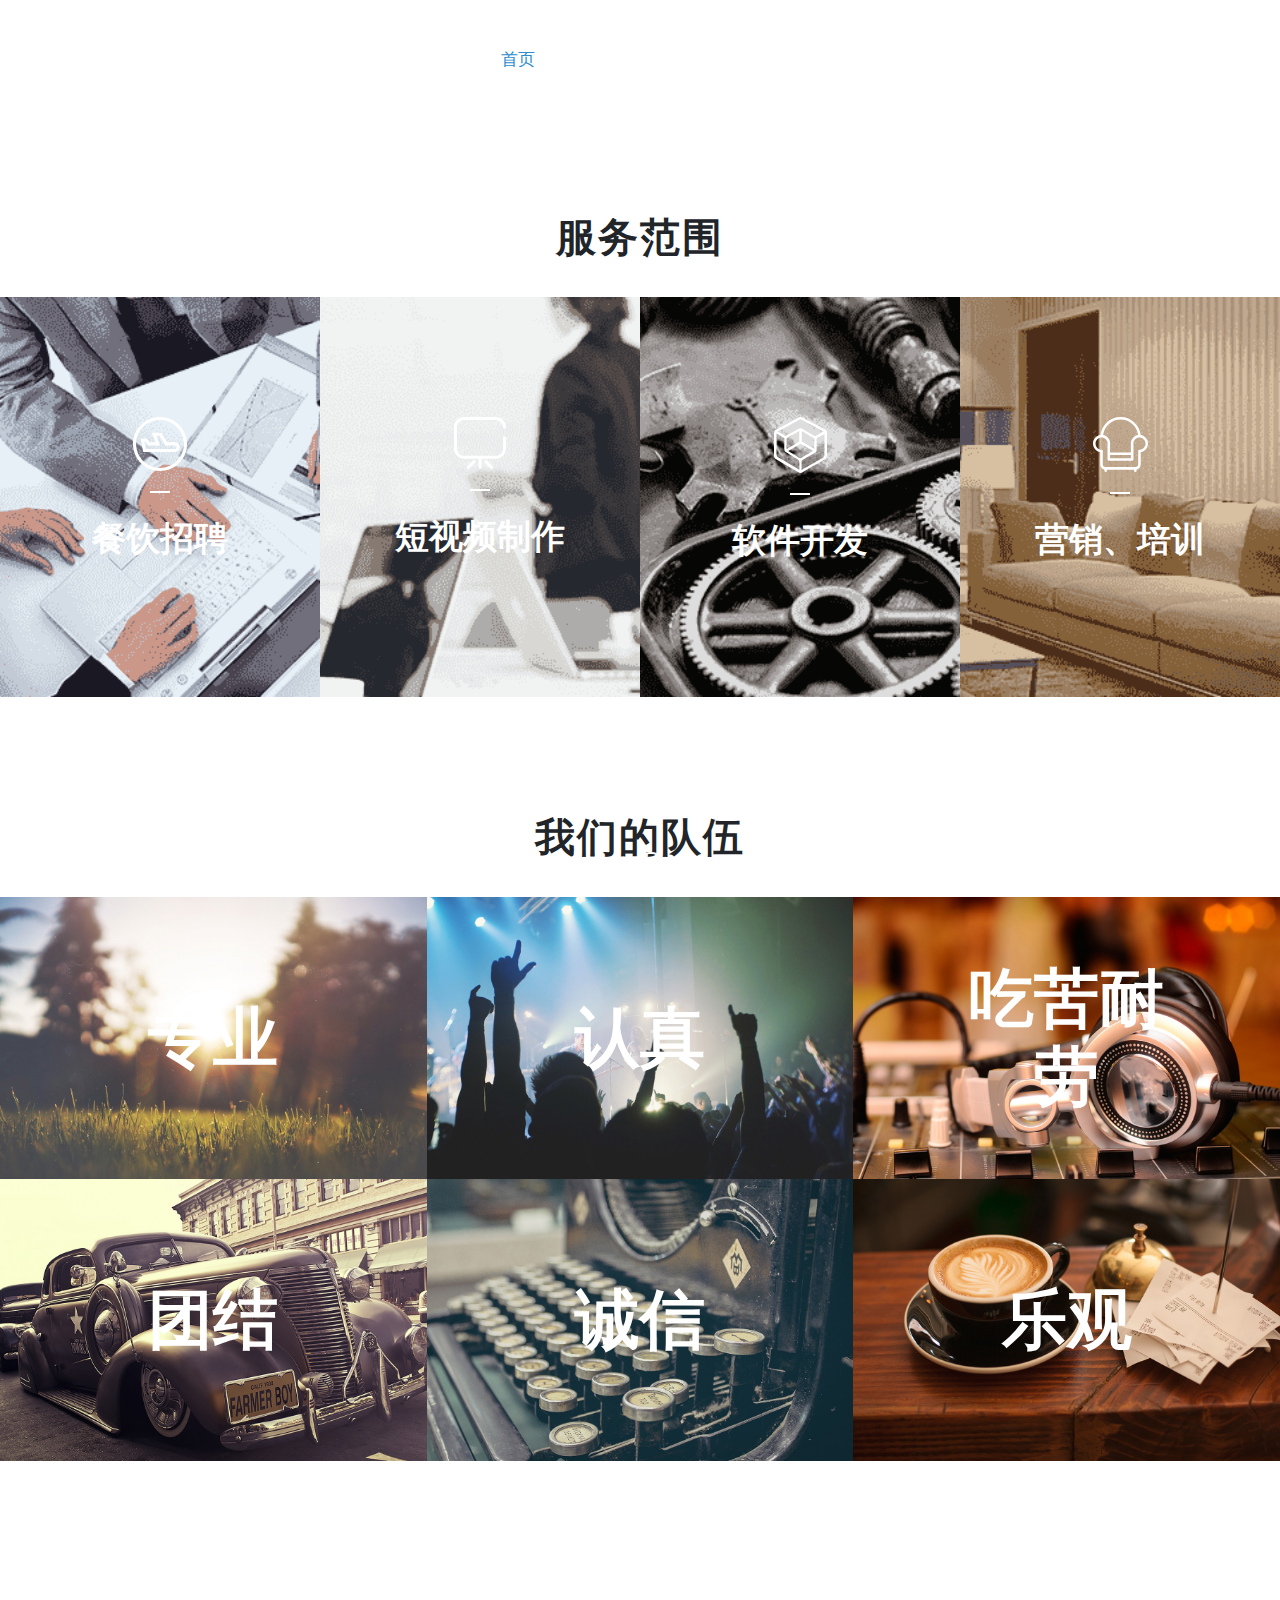
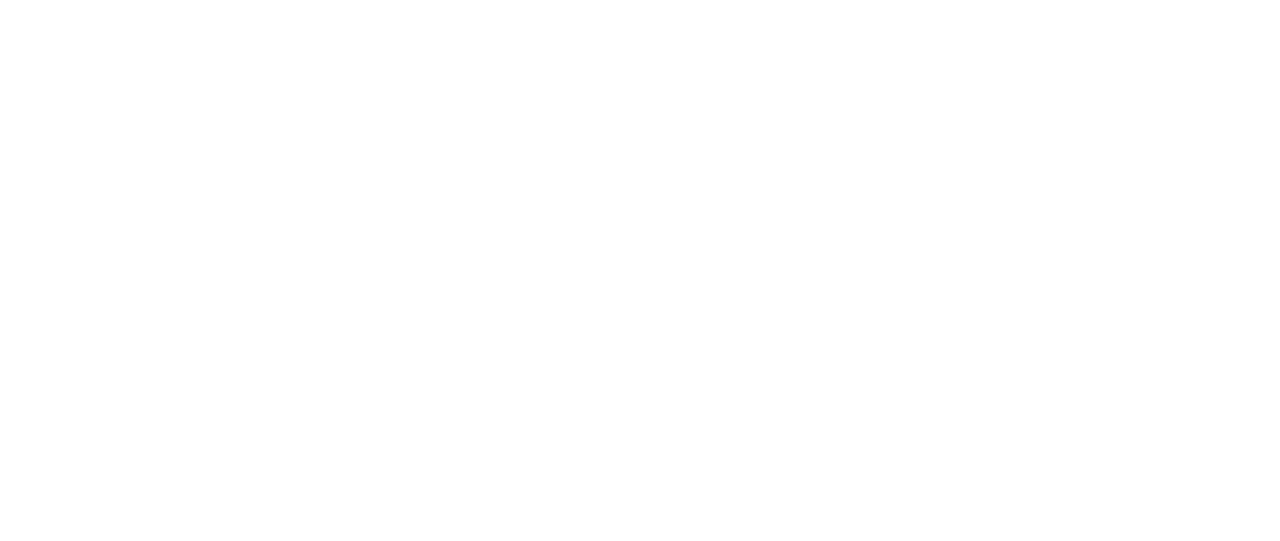
==== index.html @ a0312831 "first commit" ====
<!DOCTYPE html>
<html lang="zxx">

<head>
    <meta charset="utf-8" />
    <meta http-equiv="X-UA-Compatible" content="IE=edge,chrome=1" />
    <meta name="keywords" content="餐饮，招聘，培训，创业，短视频，店员招聘,招聘软件">
    <meta name="description" content="创立于2019年，聚焦安徽合肥的实体餐饮行业，围绕其（店员招聘、短视频制作、相关推广、营销、培训）为主要业务开展。">
    <meta name="viewport" content="width=device-width, initial-scale=1">
    <title>合肥人脉聘网络科技有限公司</title>
    <link rel="shortcut icon" href="images/favicon.ico" />
    <link rel="stylesheet" href="css/reset.css">
    <link rel="stylesheet" type="text/css" href="css/bootstrap.min.css" />
    <link rel="stylesheet" type="text/css" href="css/comm.css" />
    <link rel="stylesheet" type="text/css" href="css/responsive.css" />
    <link href="css/foot.css" rel="stylesheet" type="text/css" />
    <link rel="stylesheet" href="css/animate.css">
    <link rel="stylesheet" href="css/index.css">
    <link rel="stylesheet" href="css/font-awesome.min.css">

    <!-- 响应式 Web 网站 -->
    <!-- Responsive Stylesheet -->
    <!-- 百度统计api -->
    <script>
        var _hmt = _hmt || [];
        (function() {
            var hm = document.createElement("script");
            hm.src = "https://hm.baidu.com/hm.js?8e1488b14ed4638e75add95aa065a476";
            var s = document.getElementsByTagName("script")[0];
            s.parentNode.insertBefore(hm, s);
        })();
    </script>
</head>

<body>
    <!-- Banner Start -->
    <div id="tcd-banner" class="tcd-banner">
        <!-- Header Start -->
        <header id="tcd-header" class="tcd-header-1">
            <div class="menu-bar menu-sticky">
                <div class="container">
                    <div class="row">
                        <div class="col-lg-2">
                            <div class="logo">
                                <a href="index.html">
                                    <img src="images/logo.png" alt="Logo" />
                                </a>
                            </div>
                            <button class="mobile-menu-icon" aria-label="Main Menu">
                  <span></span>
                  <span></span>
                  <span></span>
                </button>
                        </div>
                        <div class="col-lg-10">
                            <div class="mainmenu">
                                <ul class="nav-menu">
                                    <li><a style="color: #2b8ece;" href="index.html">首页</a></li>

                                    <li><a href="rmp.html">旗下产品</a></li>

                                    <li><a href="business.html">企业规划</a></li>

                                    <li><a href="lianxi.html">联系我们</a></li>

                                    <li><a href="about.html">关于人脉</a></li>


                                </ul>
                                <div class="contact-menu">
                                    <span class="icon"><img src="images/phone.svg" alt="Phone Icon" />
                    </span>
                                    <div class="contact-number">
                                        <span><a class="phone" href="tel:0551-62873931" style="font-size: 18px;font-weight: 600;"
                          >0551-62873931</a
                        ></span
                      >
                      <span>营业时间 09-06</span>
                                    </div>
                                </div>
                            </div>
                        </div>
                    </div>
                </div>
                <div class="menu-bg hidden-md"></div>
            </div>
        </header>
        <div class="banner-div">
            <p class="banner-p1">人脉聘网络科技有限公司</p>
            <P class="banner-p4"><span style="width: 8%;background-color: #2b8ece;height: 5px;display: inline-block;"></span></P>
            <P class="banner-p2">合作创新 互利共赢</P>
            <p class="banner-p3"></p>
            <img class="banner-img" src="images/down.png" alt="">
        </div>
        <!-- Header End -->
    </div>
    <!-- 视频 -->
    <!-- poster="img/popup-img.png" /视频封面/ -->
    <span class="banner_video">
        <video class="video"
          src="banner.mp4"
          loop="loop"
          poster=""
          muted=""
          autoplay="autoplay"
        >
          <source src="banner.mp4" type="video/mp4" />
        </video>
    </span>
    <!-- 视频end -->

    <!-- Banner End -->


    <div class="wrapp2 wow fadeInUp">
        <p class="p1">服务范围</p>
        <P class="p2"></P>
        <div class="trade-content ">



            <div class="trade-box-list">
                <div class="trade-box-item item01 col-xs-12">
                    <a href="javascript:;">
                        <div class="item-logo">
                            <img src="images/img001.svg" alt="">
                        </div>
                        <div class="item-title">餐饮招聘</div>
                        <div class="item-text">
                            <p>我要招聘</p>
                            <p>我要应聘</p>

                        </div>
                    </a>
                </div>
                <div class="trade-box-item item02 col-xs-12">
                    <a href="javascript:;">
                        <div class="item-logo">
                            <img src="images/img002.svg" alt="">
                        </div>
                        <div class="item-title">短视频制作</div>
                        <div class="item-text">
                            <p>企业宣传片</p>
                            <p>餐饮宣传片</p>

                        </div>
                    </a>
                </div>
                <div class="trade-box-item item03 col-xs-12">
                    <a href="javascript:;">
                        <div class="item-logo">
                            <img src="images/img003.svg" alt="">
                        </div>
                        <div class="item-title">软件开发</div>
                        <div class="item-text">
                            <p>APP开发</p>
                            <p>网站开发</p>
                            <p>小程序开发</p>

                        </div>
                    </a>
                </div>
                <div class="trade-box-item item04 col-xs-12">
                    <a href="javascript:;">
                        <div class="item-logo">
                            <img src="images/img004.svg" alt="">
                        </div>
                        <div class="item-title">营销、培训</div>
                        <div class="item-text">
                            <p>抖音推广</p>
                            <p>培训再教育</p>
                            <p>学历提升</p>
                        </div>
                    </a>
                </div>

            </div>


        </div>
    </div>




    <!-- 我们的队伍 -->
    <div class="wrapp5 wow fadeInUp">
        <p class="p1">我们的队伍</p>
        <div class="wow fadeInUp">
            <div id="works" class=" clearfix grid ">
                <figure class="effect-oscar  wowload fadeIn">
                    <img src="images/1.jpg" alt="img01" />
                    <figcaption>
                        <h2>专业</h2>

                    </figcaption>
                </figure>
                <figure class="effect-oscar  wowload bounceInUp">
                    <img src="images/2.jpg" alt="img01" />
                    <figcaption>
                        <h2>认真</h2>

                    </figcaption>
                </figure>
                <figure class="effect-oscar  wowload bounceInUp">
                    <img src="images/3.jpg" alt="img01" />
                    <figcaption>
                        <h2>吃苦耐劳</h2>

                    </figcaption>
                </figure>
                <figure class="effect-oscar  wowload bounceInUp">
                    <img src="images/4.jpg" alt="img01" />
                    <figcaption>
                        <h2>团结</h2>

                    </figcaption>
                </figure>
                <figure class="effect-oscar  wowload bounceInUp">
                    <img src="images/5.jpg" alt="img01" />
                    <figcaption>
                        <h2>诚信</h2>

                    </figcaption>
                </figure>

                <figure class="effect-oscar  wowload bounceInUp">
                    <img src="images/6.jpg" alt="img01" />
                    <figcaption>
                        <h2>乐观</h2>

                    </figcaption>
                </figure>

            </div>
        </div>
        <!-- wrapp5 -->
    </div>
    <!-- 公司精神end -->


    <!-- 我们的客户 -->
    <div class="wrapp3 wow fadeInUp">
        <p class="p1">我们的客户</p>
        <div class="contain1">
            <div class="single">
                <!-- <div class="pre"></div>
                <div class="next"></div> -->
                <ul>
                    <li class="li">
                        <img class="img1 " src="./images/0001.png" alt="">
                    </li>
                    <li class="li">
                        <img class="img1 img2" src="./images/0002.png" alt="">
                    </li>
                    <li class="li">
                        <img class="img1" src="./images/0003.png" alt="">
                    </li>
                    <li class="li">
                        <img class="img1" src="./images/0004.png" alt="">
                    </li>
                    <li class="li">
                        <img class="img1" src="./images/0005.png" alt="">
                    </li>
                    <li class="li">
                        <img class="img1 " src="./images/0006.png" alt="">
                    </li>



                </ul>
            </div>
        </div>
    </div>
    <!-- 我们的客户end -->


    <!-- pc底部 -->
    <div class="rmp-footer wow fadeInUp" style="clear: both;">
        <div class="rmp-footer-box">
            <div class="rmp-footer-nav clearfix">
                <div class="rmp-footer-nav-logo">
                    <div class="rmp-comm">
                        <div class="rmp-comm-logo">
                            <span></span>
                        </div>

                    </div>
                    <div class="rmp-share">
                        <p class="wei-xin">
                            <span class="corner wx-corner"></span>
                        </p>
                        <p class="wei-bo">
                            <span class="corner wx-corner"></span>
                        </p>
                        <ul class="clearfix">
                            <li>
                                <img style="width: 90px;" src="images/icon-ewm.jpg " alt=" ">
                                <p style="margin-top:5px;color: cornsilk;width: 90px;font-size: 14px;text-align: center; ">android</p>
                            </li>
                            <li>
                                <img style="width: 90px;margin-left:60px; " src="images/icon-gzh-ewm.png" alt=" ">
                                <p style="margin-top:5px;color: cornsilk;width: 90px;margin-left:60px;font-size: 14px;text-align: center; ">ios下载</p>
                            </li>
                            <li>
                                <img style="width: 90px;margin-left: 120px; " src="images/icon-gzh-ewm.png" alt=" ">
                                <p style="margin-top:5px;color: cornsilk;width: 90px;margin-left:120px;font-size: 14px;text-align: center; ">公众号</p>
                            </li>

                        </ul>
                    </div>
                </div>
                <div class="rmp-footer-nav-list clearfix ">
                    <ul>
                        <li class="list-title ">快速导航
                        </li>
                        <li>
                            <a href="# ">旗下产品“人脉聘”</a>
                        </li>
                        <li>
                            <a href="# ">企业规划</a>
                        </li>
                        <li>
                            <a href="# ">联系我们</a>
                        </li>
                        <li>
                            <a href="# ">关于人脉</a>
                        </li>

                    </ul>
                    <ul>
                        <li class="list-title ">人脉聘app
                        </li>

                        <li>
                            <a href="# ">产品介绍</a>
                        </li>
                        <li>
                            <a href="# ">Android下载</a>
                        </li>
                        <li>
                            <a href="# ">iOS下载</a>
                        </li>

                    </ul>
                    <ul>
                        <li class="list-title ">关于人脉
                        </li>
                        <li>
                            <a href="# ">公司简介</a>
                        </li>
                        <li>
                            <a href="# ">公司文化</a>
                        </li>

                        <li>
                            <a href="# ">公司环境</a>
                        </li>
                        <li>
                            <a href="# ">联系我们</a>
                        </li>

                    </ul>
                    <ul>
                        <li class="list-title ">友情链接
                        </li>
                        <li>
                            <a href="# ">招聘</a>
                        </li>
                        <li>
                            <a href="# ">招聘</a>
                        </li>
                        <li>
                            <a href="# ">招聘</a>
                        </li>
                        <li>
                            <a href="# ">招聘</a>
                        </li>


                    </ul>
                </div>
            </div>
        </div>
        <div class="rmp-copyright rmp-copyright-about ">
            <p>Copyright © 2019-2020 renmp.com. All Rights Reserved. 人脉聘版权所有</p>
            <p>
                地址：合肥市蜀山区潜山路888号百利商务中心2号楼16层05、06室
            </p>
        </div>
    </div>
    <!-- pc底部end -->


    <!-- 移动端底部 -->
    <div class="contaimer-fluid mobile fadeInUp">
        <div class="row ">
            <div class="col-xs-12 .col-sm-5 mobile-div ">
                <p class="mobile-p ">电话：0551-62873931</p>
                <p class="mobile-p ">邮箱：rmp2@renmaipin.top</p>
                <p class="mobile-p mobile-p3 ">地点：合肥市蜀山区潜山路888号百利商务中心2号楼16层05、06室</p>
            </div>
            <div class="col-xs-10 .col-sm-8 mobile-div2 ">
                <img class="mobile-img mobile-img1 " src=" images/icon-ewm.jpg " alt=" ">
                <img class="mobile-img " src="images/icon-ewm.jpg " alt=" ">
                <img class="mobile-img " src="images/icon-gzh-ewm.png " alt=" "><br>
                <span class="mobile-span1 ">ios下载</span><span class="mobile-span2 ">Android下载</span><span class="mobile-span3 ">公众号</span>
            </div>
        </div>
    </div>
    <!-- 移动端底部end -->

    <!-- scrollUp start here-->
    <div id="toTop">
        <i class="fa fa-rocket"></i>
    </div>
    <!-- scrollUp start here end -->

    <script src="js/jquery.min.js "></script>
    <script src="js/bootstrap.min.js "></script>
    <script src="js/nav.js "></script>
    <script src="js/wow.min.js "></script>
    <script src="js/mySingleScroll.js "></script>

    <!-- wow初始化 -->
    <script>
        $(function() {
            new WOW().init();
        })
    </script>
    <!-- 我们的客户 -->
    <script>
        var single;
        $(window).load(function() {
            single = $('.single').mySingleScroll({
                speed: 2000
            });
        });
    </script>
    <!-- 滚动下一屏 -->
    <script>
        $(".banner-img").click(function() {
            var windowH = $(window).outerHeight();
            $("body,html").animate({
                "scrollTop": windowH
            });
        });
    </script>


</body>

</html>
---- css/comm.css ----
/* Table Of Content
---------------------------------------------------------
    01. Header Section CSS
    02. ScrollUp  CSS
--------------------------------------------------------*/


/* ---------------------------
    01. Header Section CSS
------------------------------*/

.tcd-header-1 {
    position: absolute;
    top: 0;
    left: 0;
    width: 100%;
}

.tcd-header-1 .logo a {
    color: #ffffff;
    font-size: 30px;
}

.tcd-header-1 .logo a:hover {
    color: #2b8ece;
}

@-webkit-keyframes fadeInDown {
    from {
        opacity: 0;
        -webkit-transform: translate3d(0, -100%, 0);
        transform: translate3d(0, -100%, 0);
    }
    to {
        opacity: 1;
        -webkit-transform: translate3d(0, 0, 0);
        transform: translate3d(0, 0, 0);
    }
}

@keyframes fadeInDown {
    from {
        opacity: 0;
        -webkit-transform: translate3d(0, -100%, 0);
        transform: translate3d(0, -100%, 0);
    }
    to {
        opacity: 1;
        -webkit-transform: translate3d(0, 0, 0);
        transform: translate3d(0, 0, 0);
    }
}

.banner_video {
    text-align: center;
    display: inline-block;
    width: 100%;
    margin: 0 auto;
}

.banner_div {
    margin: 0 auto;
}

.banner-p1 {
    position: absolute;
    font-size: 40px;
    bottom: 55%;
    width: 100%;
    color: #fff;
    text-align: center;
    font-weight: 600;
    letter-spacing: 3px;
    cursor: pointer;
}

.banner-p4 {
    position: absolute;
    font-weight: 400;
    font-size: 20px;
    bottom: 50%;
    width: 100%;
    color: #fff;
    text-align: center;
    letter-spacing: 3px;
    cursor: pointer;
}

.banner-p2 {
    position: absolute;
    font-weight: 400;
    font-size: 13px;
    bottom: 46%;
    width: 100%;
    color: #fff;
    text-align: center;
    letter-spacing: 3px;
    cursor: pointer;
}

.banner-p3 {
    position: absolute;
    font-size: 13px;
    font-weight: 400;
    bottom: 42%;
    width: 100%;
    color: #fff;
    text-align: center;
    cursor: pointer;
    letter-spacing: 3px;
}

@-webkit-keyframes myFade {
    0% {
        margin-bottom: 0px;
    }
    50% {
        margin-bottom: 20px;
    }
    100% {
        margin-bottom: 0px;
    }
}

.banner-img {
    margin-left: 50%;
    position: absolute;
    display: block;
    width: 22px;
    height: 30px;
    cursor: pointer;
    text-align: center;
    bottom: 2%;
    animation: myFade 2s linear infinite;
}


/* ------------------------------------
    02. ScrollUp  CSS
---------------------------------------*/

#toTop {
    text-align: center;
    bottom: 40px;
    cursor: pointer;
    display: none;
    position: fixed;
    right: 40px;
    z-index: 999;
}

#toTop i {
    font-size: 18px;
    transform: rotate(-45deg);
    color: #fff;
    background: #2b8ece;
    height: 48px;
    width: 48px;
    line-height: 48px;
    border-radius: 50%;
    text-indent: 2px;
}

#toTop i:hover {
    opacity: 0.8;
}
---- css/responsive.css ----
/* pc */

@media only screen and (min-width: 1200px) {
    .banner-p1 {
        bottom: 480px;
        font-size: 36px;
    }
    .banner-p2 {
        font-size: 24px;
        bottom: 410px;
    }
    .banner-p3 {
        font-size: 24px;
        bottom: 370px;
    }
    .banner-p4 {
        font-size: 24px;
        bottom: 450px;
    }
    video {
        width: 100%;
    }
    .mobile {
        display: none;
    }
}

@media only screen and (max-width: 1440px) {
    .tcd-header-1 .mainmenu .nav-menu li a {
        padding: 5px;
    }
    .tcd-header-1 .mainmenu .nav-menu li {
        margin-right: 10px;
    }
    .owl-carousel .owl-nav button[class*="owl-"] {
        width: 100px;
        font-size: 25px;
    }
    .owl-carousel .owl-nav button.owl-prev {
        padding-right: 25px !important;
    }
    .owl-carousel .owl-nav button.owl-next {
        padding-left: 25px !important;
    }
    .tcd-blog .blog-item .blog-content .right-part {
        padding: 40px;
    }
}

@media only screen and (min-width: 770px) {
    .mobile-menu-icon {
        display: none;
    }
    .tcd-header-1 .mainmenu {
        position: relative;
        z-index: 1;
        text-align: right;
        padding-right: 200px;
        display: block !important;
    }
    .tcd-header-1 .mainmenu .nav-menu {
        margin-right: 8px;
    }
    .tcd-header-1 .mainmenu .nav-menu li {
        display: inline-block;
        margin-right: 18px;
    }
    .tcd-header-1 .mainmenu .nav-menu li a {
        color: #fff;
        padding: 8px;
        text-transform: uppercase;
        font-weight: 500;
        position: relative;
        line-height: 120px;
        transition: 0.3s;
        font-size: 17px;
    }
    .tcd-header-1 .mainmenu .nav-menu li a:before,
    .tcd-header-1 .mainmenu .nav-menu li a:after {
        content: '';
        position: absolute;
        display: block;
        height: 10px;
        width: 18px;
        background: transparent;
        transition: 0.35s all ease-in-out;
        z-index: 1;
        opacity: 0;
    }
    .tcd-header-1 .mainmenu .nav-menu li a:before {
        left: 0;
        top: 0;
        border-top: 2px solid #2b8ece;
        border-left: 2px solid #2b8ece;
    }
    .tcd-header-1 .mainmenu .nav-menu li a:after {
        right: 0;
        bottom: 0;
        border-bottom: 2px solid #2b8ece;
        border-right: 2px solid #2b8ece;
    }
    .tcd-header-1 .mainmenu .nav-menu li a:hover {
        color: #2b8ece;
    }
    .tcd-header-1 .mainmenu .nav-menu li a:hover:before,
    .tcd-header-1 .mainmenu .nav-menu li a:hover:after {
        opacity: 1;
    }
    .tcd-header-1 .mainmenu .contact-menu {
        position: absolute;
        text-align: left;
        right: 0;
        top: 50%;
        transform: translateY(-50%);
        display: flex;
        align-items: center;
        line-height: 1.7;
    }
    .tcd-header-1 .mainmenu .contact-menu .icon {
        margin-right: 15px;
    }
    .tcd-header-1 .mainmenu .contact-menu .contact-number span {
        display: block;
        color: #ffffff;
    }
    .tcd-header-1 .mainmenu .contact-menu .contact-number span a {
        color: #ffffff;
    }
    .tcd-header-1 .mainmenu .contact-menu .contact-number span a:hover {
        color: #2b8ece;
    }
    .tcd-header-1 .menu-sticky {
        position: relative;
        width: 100%;
        top: 0;
        left: 0;
        z-index: 999;
        transition: 0.7s;
    }
    .tcd-header-1 .menu-sticky.sticky {
        background: #152644;
        position: fixed;
        z-index: 99;
        width: 100%;
        -webkit-box-shadow: 0 3px 3px rgba(0, 0, 0, 0.05);
        box-shadow: 0 3px 3px rgba(0, 0, 0, 0.05);
        -webkit-animation: fadeInDown 0.5s linear;
        animation: fadeInDown 0.5s linear;
    }
    .tcd-header-1 .menu-sticky.sticky .logo {
        padding: 18px 0;
    }
    .tcd-header-1 .menu-sticky.sticky .logo img {
        max-width: 124px;
    }
    .tcd-header-1 .menu-sticky.sticky .nav-menu li a {
        line-height: 80px;
    }
    .tcd-header-1 .menu-bg {
        position: absolute;
        right: 0;
        top: 0;
        height: 120px;
        width: 64%;
        border-left: 70px solid transparent;
        border-top: 120px solid #fff;
        opacity: 0.1;
    }
    .tcd-header-1 .menu-bar.sticky .menu-bg {
        display: none;
    }
    .tcd-header-1 .logo {
        position: relative;
        transition: 0.3s;
        z-index: 9;
        padding: 36px 0;
    }
    .tcd-header-1 .logo img {
        max-width: 160px;
        transition: 0.3s;
    }
    .tcd-banner .banner-wrapper .banner-content {
        position: relative;
        padding: 90px 170px 100px;
        background-color: rgba(255, 255, 255, 0.1);
    }
    .tcd-banner .banner-wrapper .banner-content:before,
    .tcd-banner .banner-wrapper .banner-content:after {
        content: '';
        position: absolute;
        display: block;
        height: 210px;
        width: 160px;
        background: transparent;
        transition: 0.3s;
        z-index: 1;
    }
    .tcd-banner .banner-wrapper .banner-content:before {
        left: -9px;
        top: -9px;
        border-top: 10px solid #2b8ece;
        border-left: 10px solid #2b8ece;
    }
    .tcd-banner .banner-wrapper .banner-content:after {
        right: -9px;
        bottom: -9px;
        border-bottom: 10px solid #2b8ece;
        border-right: 10px solid #2b8ece;
    }
}

@media only screen and (max-width: 1199px) {
    .tcd-header-1 .menu-bg {
        width: 77%;
    }
    .tcd-banner .banner-wrapper .banner-content .banner-title {
        font-size: 32px;
    }
    .tcd-about .about-content {
        padding: 50px;
        margin-right: 30px;
    }
    .testi-watermark-text::before {
        font-size: 100px;
    }
    .tcd-footer .footer-content {
        max-width: 930px;
    }
}


/* 平板横板 */

@media only screen and (max-width: 1024px) {
    .banner_video {
        position: absolute;
        top: 0;
    }
    .rmp-footer {
        display: none;
    }
    .tcd-banner {
        min-height: 768px;
    }
    .banner_video {
        position: absolutea;
        top: 0;
        height: 768px;
        overflow: hidden;
        z-index: -2;
    }
    .tcd-header-1 .menu-bg {
        width: 77%;
    }
    .tcd-banner .banner-wrapper .banner-content .banner-title {
        font-size: 32px;
    }
    .tcd-about .about-content {
        padding: 50px;
        margin-right: 30px;
    }
    .testi-watermark-text::before {
        font-size: 100px;
    }
    .tcd-footer .footer-content {
        max-width: 930px;
    }
}


/* 平板竖版 */

@media only screen and (max-width: 769px) {
    .rmp-footer {
        display: none;
    }
    .tcd-banner {
        min-height: 1024px;
    }
    .banner_video {
        position: absolute;
        top: 0;
        height: 1024px;
        overflow: hidden;
        z-index: -2;
    }
    .order-last {
        order: unset;
    }
    .sec-title .desc br {
        display: none;
    }
    .sec-title .desc {
        max-width: 750px;
        margin: 0 auto;
    }
    .hidden-md {
        display: none !important;
    }
    .md-pt-100 {
        padding-top: 100px;
    }
    .md-pb-100 {
        padding-bottom: 100px;
    }
    .md-pb-50 {
        padding-bottom: 50px;
    }
    .md-mt-80 {
        margin-bottom: 80px;
    }
    .md-mb-30 {
        margin-bottom: 30px;
    }
    /*Menu Part Start*/
    .tcd-header-1 .menu-sticky.sticky {
        position: relative;
    }
    /* Mobile Menu */
    .mobile-menu-icon {
        width: 36px;
        height: 37px;
        position: absolute;
        -webkit-transform: rotate(0deg);
        -moz-transform: rotate(0deg);
        -o-transform: rotate(0deg);
        transform: rotate(0deg) translateY(-50%);
        -webkit-transition: .5s ease-in-out;
        -moz-transition: .5s ease-in-out;
        -o-transition: .5s ease-in-out;
        transition: .5s ease-in-out;
        cursor: pointer;
        border: 0 !important;
        background: transparent !important;
        outline: none !important;
        right: 15px;
        z-index: 10;
        top: 46%;
    }
    .mobile-menu-icon span {
        display: block;
        position: absolute;
        height: 4px;
        width: 100%;
        background: #ffffff;
        border-radius: 9px;
        opacity: 1;
        left: 0;
        -webkit-transform: rotate(0deg);
        -moz-transform: rotate(0deg);
        -o-transform: rotate(0deg);
        transform: rotate(0deg);
        -webkit-transition: .25s ease-in-out;
        -moz-transition: .25s ease-in-out;
        -o-transition: .25s ease-in-out;
        transition: .25s ease-in-out;
    }
    .mobile-menu-icon span:nth-child(1) {
        top: 1px;
    }
    .mobile-menu-icon span:nth-child(2) {
        top: 12px;
    }
    .mobile-menu-icon span:nth-child(3) {
        top: 24px;
    }
    .mobile-menu-icon.open span:nth-child(1) {
        top: 18px;
        -webkit-transform: rotate(135deg);
        -moz-transform: rotate(135deg);
        -o-transform: rotate(135deg);
        transform: rotate(135deg);
    }
    .mobile-menu-icon.open span:nth-child(2) {
        opacity: 0;
        left: -60px;
    }
    .mobile-menu-icon.open span:nth-child(3) {
        top: 18px;
        -webkit-transform: rotate(-135deg);
        -moz-transform: rotate(-135deg);
        -o-transform: rotate(-135deg);
        transform: rotate(-135deg);
    }
    .menu-bar .mainmenu {
        display: none;
        position: absolute;
        width: calc(100% - 30px);
        left: 15px;
        top: 0;
        z-index: 130;
        box-shadow: 0 5px 15px rgba(0, 0, 0, .075);
        background: #001f42;
        padding: 20px;
        max-height: 100vh;
        overflow: auto;
        border-radius: 4px;
    }
    .tcd-header-1 .mainmenu .nav-menu li+li {
        margin-top: 17px;
    }
    .tcd-header-1 .mainmenu .nav-menu li a {
        color: #fff;
    }
    .tcd-header-1 .mainmenu .nav-menu li a:hover {
        color: rgba(255, 255, 255, 0.7);
    }
    .tcd-header-1 .mainmenu .contact-menu .icon {
        margin-right: 15px;
    }
    .tcd-header-1 .mainmenu .contact-menu {
        display: flex;
        align-items: center;
        border-top: 1px solid rgba(255, 255, 255, 0.1);
        padding-top: 17px;
        margin-top: 18px;
    }
    .tcd-header-1 .mainmenu .contact-menu .contact-number span {
        display: block;
        color: #ffffff;
    }
    .tcd-header-1 .mainmenu .contact-menu .contact-number span a {
        color: #ffffff;
    }
    .tcd-header-1 .logo {
        padding: 24px 0;
    }
    .tcd-header-1 .logo img {
        max-width: 130px;
        transition: 0.3s;
    }
    .tcd-banner .banner-wrapper {
        padding-top: 0;
    }
    .tcd-banner .banner-wrapper .banner-content {
        padding: 50px 30px 60px;
    }
    .tcd-services {
        margin-bottom: 100px;
    }
    .tcd-video-area .video-img img {
        min-height: 450px;
    }
    .tcd-video-area .video-icon {
        transform: translate(-50%, -50%);
    }
    .testi-watermark-text::before {
        font-size: 75px;
    }
    .tcd-testimonial .testi-slider::before,
    .tcd-testimonial .testi-slider::after {
        display: none;
    }
    .tcd-testimonial .testi-slider .testi-item {
        padding: 100px 80px 75px 80px;
    }
    .tcd-blog .blog-item .blog-content {
        display: inline-grid;
        border: unset;
        background: unset;
    }
    .tcd-blog .blog-item .blog-content .left-part {
        width: 100%;
        display: inline-block;
    }
    .tcd-blog .blog-item .blog-content .left-part .single-part {
        float: left;
        width: 33.3%;
        padding: 0;
        height: 100px;
        line-height: 100px;
        border: unset;
    }
    .tcd-blog .blog-item .blog-content .left-part .single-part span {
        display: inline-block;
    }
    .tcd-blog .blog-item .blog-content .right-part .desc br {
        display: none;
    }
    .tcd-about .about-content {
        margin: 0 auto;
        border: none;
        text-align: center;
    }
    .tcd-footer .footer-bg-img {
        min-height: 750px;
    }
    .tcd-footer .footer-content {
        max-width: 690px;
        bottom: 90px;
    }
    .tcd-footer .footer-widget .footer-logo {
        margin-bottom: 24px;
    }
    .tcd-footer .footer-widget .social-icon li {
        display: inline-block;
        padding-right: 8px;
    }
    .tcd-footer .footer-widget .social-icon li a {
        width: 42px;
        height: 42px;
        line-height: 42px;
    }
    .tcd-blog .blog-item .blog-content .left-part .single-part:last-child {
        padding-right: 9px;
    }
}


/* 手机 */

@media only screen and (max-width: 767px) {
    .rmp-footer {
        display: none;
    }
    .banner_video {
        position: absolute;
        top: 0;
        height: 667px;
        overflow: hidden;
        z-index: -2;
    }
    .sec-title .title,
    .about-content h2 {
        font-size: 30px;
        line-height: 40px;
    }
    .sec-title .desc br {
        display: none;
    }
    .tcd-banner .banner-wrapper {
        padding-top: 130px;
    }
    .tcd-banner .banner-wrapper .banner-content .banner-title {
        font-size: 30px;
    }
    .tcd-banner .banner-wrapper .banner-content .banner-btn {
        margin-top: 42px;
    }
    .tcd-services .single-service {
        padding: 85px 40px 50px;
    }
    .tcd-video-area .video-img img {
        min-height: 370px;
    }
    .tcd-video-area .video-icon {
        width: 65%;
    }
    .tcd-video-area .video-icon .video-txt {
        font-size: 26px;
        line-height: 35px;
        margin-top: 33px;
    }
    .video-play-button::before,
    .video-play-button::after {
        width: 100%;
        height: 100%;
    }
    .testi-watermark-text::before {
        font-size: 50px;
    }
    .tcd-testimonial .testi-slider .testi-item {
        padding: 100px 50px 45px 50px;
    }
    .sec-spacer {
        padding: 90px 0;
    }
    .tcd-services .sec-title {
        padding-bottom: 90px;
    }
    .tcd-blog .container-fluid {
        max-width: 540px;
    }
    .footer-content [class*="col-"]+[class*="col-"] .footer-widget {
        border-top: 1px solid #e5e5e5;
        padding-top: 50px;
        margin-top: 50px;
    }
}

@media only screen and (max-width: 575px) {
    .rmp-footer {
        display: none;
    }
    .xs-mb-30 {
        margin-bottom: 30px;
    }
    .banner-slider.owl-carousel .owl-dots {
        display: none;
    }
    .tcd-banner {
        min-height: 500px;
    }
    .tcd-banner .banner-wrapper .banner-content {
        padding: 30px 15px 40px;
    }
    .tcd-banner .banner-wrapper .banner-content::before {
        left: -5px;
        top: -5px;
        border-top: 5px solid #2b8ece;
        border-left: 5px solid #2b8ece;
    }
    .tcd-banner .banner-wrapper .banner-content::after {
        right: -5px;
        bottom: -5px;
        border-bottom: 5px solid #2b8ece;
        border-right: 5px solid #2b8ece;
    }
    .tcd-banner .banner-wrapper .banner-content .banner-title {
        font-size: 20px;
        line-height: 35px;
    }
    .tcd-banner .banner-wrapper .banner-content .banner-btn {
        margin-top: 30px;
    }
    .tcd-video-area .video-icon {
        width: 80%;
    }
    .tcd-banner .primary-btn {
        font-size: 13px;
        padding: 0 25px;
        height: 44px;
        line-height: 44px;
    }
}

@media only screen and (max-width: 480px) {
    .rmp-footer {
        display: none;
    }
    .sec-title .title,
    .about-content h2 {
        font-size: 25px;
        line-height: 30px;
    }
    .tcd-banner {
        min-height: 667px;
    }
    .tcd-banner .banner-wrapper {
        padding-top: 100px;
    }
    .tcd-banner .banner-wrapper .banner-content .banner-btn {
        margin: 20px 35px 0;
    }
    .tcd-banner .banner-wrapper .banner-content .banner-btn .primary-btn {
        display: block;
        margin: 10px 0 0;
        font-size: 14px;
    }
    .tcd-video-area .video-icon .video-txt {
        font-size: 25px;
        line-height: 30px;
    }
    .testi-watermark-text::before {
        font-size: 47px;
    }
    .tcd-testimonial .testi-slider .testi-item {
        padding: 100px 30px 45px 30px;
    }
    .tcd-blog .blog-item .blog-content .right-part {
        padding: 40px 20px;
    }
}

@media only screen and (max-width: 414px) {
    .rmp-footer {
        display: none;
    }
    .banner_video {
        min-height: 736px;
    }
    .tcd-banner {
        min-height: 736px;
    }
}

@media only screen and (max-width: 375px) {
    .rmp-footer {
        display: none;
    }
    .banner_video {
        min-height: 667px;
    }
    .tcd-banner {
        min-height: 667px;
    }
}


/* iphonex */

@media only screen and (device-width: 375px) and (device-height: 812px) and (-webkit-device-pixel-ratio: 3) {
    .tcd-banner {
        min-height: 812px;
    }
    .banner_video {
        min-height: 812px;
    }
    .banner-p2 {
        font-size: 12px;
    }
    .banner-p3 {
        font-size: 12px;
    }
}


/* iphone678 */

@media only screen and (min-device-width: 375px) and (max-device-width: 667px) and (-webkit-device-pixel-ratio: 2) {
    .banner-p2 {
        font-size: 12px;
    }
    .banner-p3 {
        font-size: 12px;
    }
}


/*iPhone6/7/8 Plus*/

@media only screen and (min-device-width: 414px) and (max-device-width: 736px) and (-webkit-device-pixel-ratio: 3) {
    /* .属性名{
      ...样式
    } */
}


/* android7.0 */

@media only screen and (max-width: 360px) {
    .banner_video {
        min-height: 740px;
    }
    .tcd-banner {
        min-height: 740px;
    }
    .banner-p2 {
        font-size: 12px;
    }
    .banner-p3 {
        font-size: 12px;
        bottom: 43%;
    }
}

@media only screen and (max-width: 800px) {
    .banner_video {
        position: absolute;
        top: 0;
    }
}

@media only screen and (max-width: 1190px) and (min-width: 1025px) {
    .mobile {
        display: none;
    }
}

@media only screen and (max-width: 767px) and (min-width:576px) {
    .tcd-banner {
        min-height: 740px;
    }
    .banner_video {
        min-height: 740px;
    }
}


/* end */
---- css/foot.css ----
.rmp-banner {
    position: relative;
    min-width: 1200px;
    background: #0af url(../images/rmp-back.jpg) no-repeat center;
    height: 180px;
    overflow: hidden;
    color: #fff;
    text-align: center
}

.rmp-bubble-one {
    position: absolute;
    top: -120px;
    left: 50%;
    z-index: 10;
    margin-left: -120px;
    width: 240px;
    height: 240px;
    background: url(../images/rmp-back-bule1.png);
    animation: bubble-animate-1 linear 10s infinite
}

.rmp-bubble-two {
    position: absolute;
    top: 50px;
    left: 34%;
    z-index: 11;
    width: 360px;
    height: 360px;
    background: url(../images/rmp-back-bule2.png);
    animation: bubble-animate-2 linear 12s infinite
}

.rmp-bubble-three {
    position: absolute;
    top: 50px;
    left: 48%;
    z-index: 12;
    width: 300px;
    height: 300px;
    background: url(../images/rmp-back-bule3.png);
    animation: bubble-animate-3 linear 11s infinite
}

@keyframes bubble-animate-1 {
    from {
        top: -120px
    }
    50% {
        top: -180px
    }
    to {
        top: -120px
    }
}

@keyframes bubble-animate-2 {
    from {
        top: 50px;
        left: 34%
    }
    50% {
        top: 80px;
        left: 24%
    }
    to {
        top: 50px;
        left: 34%
    }
}

@keyframes bubble-animate-3 {
    from {
        top: 50px;
        left: 48%
    }
    50% {
        top: 80px;
        left: 58%
    }
    to {
        top: 50px;
        left: 48%
    }
}

.rmp-bubble-text {
    position: relative;
    padding-top: 46px;
    z-index: 20;
    font-size: 24px
}

.rmp-bubble-link {
    position: relative;
    z-index: 20
}

.rmp-bubble-link a {
    display: inline-block;
    margin-top: 24px;
    width: 220px;
    height: 44px;
    line-height: 44px;
    border: 1px solid #fff;
    color: #fff
}

.rmp-bubble-link a:hover {
    color: #333;
    background-color: #fff
}

.rmp-footer {
    min-width: 1200px;
    background-color: #2b373d;
    font-family: microsoft yahei
}

.rmp-footer-box {
    width: 1200px;
    margin: 0 auto
}

.rmp-footer-feature {
    width: 100%;
    height: 120px;
    border-bottom: 1px solid #414b51
}

.rmp-footer-feature ul li {
    float: left;
    width: 25%;
    height: 120px
}

.rmp-footer-feature ul li a {
    white-space: nowrap;
    display: block;
    line-height: 120px;
    padding-left: 110px;
    background-repeat: no-repeat;
    background-position: 50px center;
    font-size: 18px;
    color: #fff
}

.feature-item001 a {
    background-image: url(../images/icon-item001.png)
}

.feature-item002 a {
    background-image: url(../images/icon-item002.png)
}

.feature-item003 a {
    background-image: url(../images/icon-item003.png)
}

.feature-item004 a {
    background-image: url(../images/icon-item004.png)
}

.rmp-footer-nav {
    width: 100%;
    padding: 40px 0 40px
}

.rmp-footer-nav-logo {
    width: 32%;
    float: left
}

.rmp-comm {
    padding-left: 20px
}

.rmp-comm-logo {
    height: 40px;
    background: url(../images/logo-footer.png) no-repeat left;
    background-size: 115px
}

.rmp-comm-logo span {
    display: inline-block;
    margin-left: 136px;
    margin-top: -5px;
    width: 190px;
    height: 40px;
    background: url(../images/icon-gif.gif) no-repeat left;
}

.rmp-info {
    margin-top: 20px;
    line-height: 25px;
    font-size: 14px;
    color: #fff
}

.rmp-share {
    width: 100%;
    height: 100%;
    margin-top: 20px;
    position: relative
}

.rmp-share>p {
    width: 132px;
    height: 132px;
    border: 1px solid #ddd;
    background-color: #fff
}

.wei-xin {
    position: absolute;
    top: -145px;
    left: 24px;
    background-image: url(../images/icon-ewm.jpg);
    display: none;
    background-size: 132px
}

.corner {
    border: 10px solid transparent;
    border-top: 10px solid #fff;
    position: absolute;
    bottom: -20px;
    right: 50%;
    margin-right: -10px;
    z-index: 10
}

.wei-bo {
    position: absolute;
    top: -145px;
    left: -32px;
    background-image: url(../images/wb.png);
    display: none;
    background-size: 132px
}

.rmp-share ul li {
    float: left;
    margin-left: 15px;
    width: 40px;
    height: 40px
}

.rmp-share ul li a {
    display: block
}

.rmp-share ul li a span {
    display: inline-block;
    width: 40px;
    height: 40px;
    background-repeat: no-repeat;
    background-size: 40px
}

.rmp-share ul li .icon-blog {
    background-image: url(../images/wb1.png)
}

.rmp-share ul li .icon-blog:hover {
    background-image: url(../images/wb2.png)
}

.rmp-share ul li .icon-wei {
    background-image: url(../images/wx1.png)
}

.rmp-share ul li .icon-wei:hover {
    background-image: url(../images/wx2.png)
}

.rmp-share ul li .icon-qq {
    background-image: url(../images/qq1.png)
}

.rmp-share ul li .icon-qq:hover {
    background-image: url(../images/qq2.png)
}

.rmp-share ul li .icon-mail {
    background-image: url(../images/yx1.png)
}

.rmp-share ul li .icon-mail:hover {
    background-image: url(../images/yx2.png)
}

.rmp-footer-nav-list {
    width: 68%;
    height: 100%;
    border-left: 1px solid #414b51;
    padding-left: 20px;
    float: left
}

.rmp-footer-nav-list ul {
    float: left;
    width: 25%
}

.list-title {
    font-size: 18px;
    color: #fff;
    margin-bottom: 15px;
    line-height: 30px
}

.rmp-footer-nav-list ul li {
    line-height: 30px
}

.rmp-footer-nav-list ul li a {
    color: #819199;
    font-size: 14px;
    font-weight: 600;
    text-decoration: none
}

.rmp-footer-nav-list ul li a:hover {
    color: #fff;
}

.rmp-copyright {
    width: 100%;
    border-top: 1px solid #212a2f;
    padding: 10px 0;
    text-align: center
}

.rmp-copyright p {
    text-align: center;
    color: #819199;
    font-size: 12px;
}

.rmp-copyright p a {
    color: #819199
}

.rmp-copyright p a:hover {
    text-decoration: underline
}

.mobile {
    padding: 30px;
    width: 100%;
    background-color: #2b373d;
}

.mobile-p {
    margin-bottom: 10px;
    font-size: 13px;
    color: #fff;
    margin-right: 30px;
}

.mobile-p3 {
    margin-bottom: 8%;
}

.mobile-div2 {
    margin: 0 auto;
}

.mobile-img {
    width: 90px;
    height: 90px;
    display: inline-block;
    margin-left: 15px;
}

.mobile-img1 {
    margin-left: 0;
}

.mobile-span1 {
    color: #fff;
    font-size: 13px;
    margin-left: 8%;
}

.mobile-span2 {
    color: #fff;
    font-size: 13px;
    margin-left: 16%;
}

.mobile-span3 {
    color: #fff;
    font-size: 13px;
    margin-left: 17%;
}
---- css/index.css ----
.wrapp2 .p1 {
        font-size: 40px;
        font-weight: 600;
        text-align: center;
        margin: 50px 0 0px 0;
        letter-spacing: 2px;
    }
    
    .wrapp2 .p2 {
        font-size: 20px;
        font-weight: 400;
        text-align: center;
        letter-spacing: 2px;
        color: rgb(77, 77, 77);
        margin: 10px 0 0 0;
    }
    
    .wrapp4 .p1 {
        font-size: 40px;
        font-weight: 600;
        text-align: center;
        margin: 50px 0 0px 0;
        letter-spacing: 2px;
    }
    
    .wrapp4 .p2 {
        font-size: 20px;
        font-weight: 400;
        text-align: center;
        letter-spacing: 2px;
        color: rgb(77, 77, 77);
        margin: 10px 0 0 0;
    }
    
    .wrapp5 .p1 {
        font-weight: 600;
        font-size: 40px;
        text-align: center;
        margin: 50px 0 30px 0;
        letter-spacing: 2px;
    }
    
    .wrapp3 .p1 {
        font-weight: 600;
        font-size: 40px;
        text-align: center;
        margin: 50px 0 40px 0;
        letter-spacing: 2px;
    }
    
    .grid {
        position: relative;
        margin: 0 auto;
        list-style: none;
        text-align: center;
        /* margin-bottom: 100px; */
    }
    
    .grid figure {
        position: relative;
        float: left;
        overflow: hidden;
        margin: 0;
        /*change here for spacing*/
        width: 33.333333333%;
        text-align: center;
        cursor: pointer;
    }
    
    .grid figure img {
        position: relative;
        display: block;
        max-width: 102%;
        opacity: 1;
    }
    
    .grid figure figcaption {
        position: relative;
        padding: 2em;
        color: #fff;
        text-transform: uppercase;
        font-size: 1.25em;
        -webkit-backface-visibility: hidden;
        backface-visibility: hidden;
    }
    
    .grid figure figcaption::before,
    .grid figure figcaption::after {
        pointer-events: none;
    }
    
    .grid figure figcaption {
        position: absolute;
        top: 0;
        left: 0;
        width: 100%;
        height: 100%;
    }
    
    .grid figure h2 {
        font-size: 65px;
        word-spacing: -0.15em;
        font-weight: 700;
    }
    
    .grid figure h2 {
        margin: 0;
    }
    
    figure.effect-oscar figcaption::before {
        position: absolute;
        top: 30px;
        right: 30px;
        bottom: 30px;
        left: 30px;
        border: 1px solid #fff;
        content: '';
    }
    
    figure.effect-oscar h2 {
        position: absolute;
        left: 50%;
        top: 50%;
        transform: translateX(-50%) translateY(-50%);
        margin: 0;
        /* line-height: 1em;
    -webkit-transition: -webkit-transform 0.35s;
    transition: transform 0.35s;
    -webkit-transform: translate3d(0, 100%, 0);
    transform: translate3d(0, 100%, 0); */
    }
    
    figure.effect-oscar figcaption::before {
        opacity: 0;
        -webkit-transition: opacity 0.35s, -webkit-transform 0.35s;
        transition: opacity 0.35s, transform 0.35s;
        -webkit-transform: scale(0);
        transform: scale(0);
    }
    /* 
figure.effect-oscar:hover h2 {
    -webkit-transform: translate3d(0, 0, 0);
    transform: translate3d(0, 0, 0);
} */
    
    figure.effect-oscar:hover figcaption::before {
        opacity: 1;
        -webkit-transform: scale(1);
        transform: scale(1);
    }
    
    figure.effect-oscar:hover figcaption {
        background-color: rgba(0, 0, 0, 0.8);
    }
    
    figure.effect-oscar:hover img {
        opacity: 0.4;
    }
    
    @media screen and (max-width: 50em) {
        .grid figure {
            width: 50%;
        }
    }
    
    @media (max-width: 639px) {
        .grid figure {
            width: 100%;
        }
    }
    /* 客户 */
    /* pc */
    
    @media screen and (min-width: 1200px) {
        .contain1 {
            width: 62%;
        }
        .single .img1 {
            width: 236px;
            height: 140px;
        }
        .single .img1 {
            webkit-filter: grayscale(100%);
            -moz-filter: grayscale(100%);
            -ms-filter: grayscale(100%);
            -o-filter: grayscale(100%);
            filter: grayscale(100%);
            filter: gray;
            opacity: 0.3;
        }
        .single .img1:hover {
            opacity: 1;
            filter: grayscale(0%);
            cursor: pointer;
        }
        .wrapp3 {
            margin: 20px 0;
        }
    }
    /* 手机 */
    
    @media (max-width: 639px) {
        .contain1 {
            width: 100%;
        }
        .single .img1 {
            width: 75px;
        }
        .pre {
            display: none;
        }
        .next {
            display: none;
        }
    }
    
    .contain1 {
        margin: auto auto;
        overflow: hidden;
    }
    
    .single {
        width: 100%;
        height: 100%;
        position: relative;
        font-size: 0;
    }
    
    .single ul {
        list-style: none;
        white-space: nowrap;
        display: inline-block;
    }
    
    .single ul li {
        display: inline-block;
    }
    
    .single .img1 {
        vertical-align: top;
    }
    /* 宣传片案例 */
    
    a:hover,
    a:focus {
        text-decoration: none;
        outline: none;
        opacity: 0.8;
        color: #6195FF;
    }
    
     ::-moz-selection {
        background-color: #6195FF;
        color: #FFF;
    }
    
     ::selection {
        background-color: #6195FF;
        color: #FFF;
    }
    
    .section {
        position: relative;
    }
    
    .md-padding {
        padding-top: 30px;
        padding-bottom: 30px;
    }
    /* .bg-grey {
    background-color: #FAFAFA;
    border-top: 1px solid #EEE;
    border-bottom: 1px solid #EEE;
} */
    
    @media only screen and (min-width: 768px) {
        /* dropdown */
    }
    
    .work {
        position: relative;
        padding: 15px;
    }
    
    .work .overlay {
        background: #1C1D21;
        position: absolute;
        top: 0px;
        left: 0px;
        right: 0px;
        bottom: 0px;
        opacity: 0;
        -webkit-transition: 0.2s opacity;
        transition: 0.2s opacity;
        -webkit-transition-delay: 0.2s;
        transition-delay: 0.2s;
    }
    
    .work:hover .overlay {
        -webkit-transition-delay: 0s;
        transition-delay: 0s;
        opacity: 0.8;
    }
    
    .work .work-content {
        position: absolute;
        left: 25px;
        right: 25px;
        top: 50%;
        text-align: center;
        -webkit-transform: translateY(-50%);
        -ms-transform: translateY(-50%);
        transform: translateY(-50%);
    }
    
    .work .work-content h3 {
        -webkit-transform: translateY(100%);
        -ms-transform: translateY(100%);
        transform: translateY(100%);
        opacity: 0;
        color: #FFF;
        margin-bottom: 10px;
        -webkit-transition: 0.2s all;
        transition: 0.2s all;
        -webkit-transition-delay: 0.1s;
        transition-delay: 0.1s;
    }
    
    .work:hover .work-content h3 {
        -webkit-transform: translateY(0%);
        -ms-transform: translateY(0%);
        transform: translateY(0%);
        opacity: 1;
        -webkit-transition-delay: 0.1s;
        transition-delay: 0.1s;
    }
    
    .work .work-content span {
        display: block;
        text-transform: uppercase;
        -webkit-transform: translateY(100%);
        -ms-transform: translateY(100%);
        transform: translateY(100%);
        opacity: 0;
        color: #6195FF;
        margin-bottom: 5px;
        -webkit-transition: 0.2s all;
        transition: 0.2s all;
        -webkit-transition-delay: 0.2s;
        transition-delay: 0.2s;
    }
    
    .work:hover .work-content span {
        -webkit-transform: translateY(0%);
        -ms-transform: translateY(0%);
        transform: translateY(0%);
        opacity: 1;
        -webkit-transition-delay: 0s;
        transition-delay: 0s;
    }
    
    .work .work-link {
        text-align: center;
        margin-top: 20px;
        opacity: 0;
        -webkit-transition: 0.2s opacity;
        transition: 0.2s opacity;
    }
    
    .work .work-link a {
        display: inline-block;
        text-align: center;
    }
    
    .work:hover .work-link {
        -webkit-transition-delay: 0.2s;
        transition-delay: 0.2s;
        opacity: 1;
    }
    
    @media only screen and (max-width: 480px) {
        #portfolio [class*='col-xs'] {
            width: 100%;
        }
    }
    
    .wrok_img1 {
        position: absolute;
        left: 50%;
        top: 50%;
        transform: translateX(-50%) translateY(-50%);
        width: 90px;
    }
    
    .wrok_img2 {
        width: 70px;
        cursor: pointer;
    }
    
    .img-responsive {
        max-width: 100%;
    }
    /* 我们的服务 */
    
    .clearfix::after {
        clear: both;
        content: ".";
        display: block;
        height: 0;
        visibility: hidden
    }
    
    .trade-content {
        padding: 20px 0 60px 0;
    }
    
    .trade-title {
        font-size: 24px;
        text-align: center;
        margin: 50px 0;
        position: relative
    }
    
    .trade-title:before {
        content: "";
        position: absolute;
        width: 0;
        height: 0;
        bottom: -19px;
        left: 50%;
        transform: translateX(-50%);
        border: 6px solid;
        border-color: #2b8ece transparent transparent
    }
    
    .trade-title:after {
        content: "";
        position: absolute;
        width: 52px;
        height: 3px;
        background-color: #2b8ece;
        bottom: -8px;
        left: 50%;
        transform: translateX(-50%)
    }
    
    .trade-box {
        width: 1200px!important;
        margin: 0 auto;
        position: relative;
        transition: all .3s ease
    }
    
    .trade-box-list {
        /* display: flex; */
        flex-direction: row;
        justify-content: center;
        align-items: center
    }
    
    .trade-box-item {
        flex: 1;
        text-align: center;
        position: relative;
        height: 400px;
        background: no-repeat center;
        background-size: 100% auto
    }
    
    .trade-content .trade-box-item:before {
        content: "";
        position: absolute;
        width: 100%;
        height: 100%;
        left: 0;
        top: 0;
        transition: all .4s cubic-bezier(.4, 0, .2, 1)
    }
    
    .trade-box-item a {
        position: absolute;
        width: 100%;
        height: 100%;
        left: 0;
        top: 0
    }
    
    a,
    button,
    input,
    textarea {
        -webkit-tap-highlight-color: transparent;
        -moz-transition: all .3s ease;
        -webkit-transition: all .3s ease;
        transition: all .3s ease
    }
    
    .item-logo {
        margin: 0 auto;
        display: block
    }
    
    .trade-content .trade-box-item .item-logo {
        position: relative;
        margin-top: 120px;
        transition: all .4s cubic-bezier(.4, 0, .2, 1)
    }
    
    .item-logo img {
        display: block;
        margin: 0 auto;
        max-width: 100%
    }
    
    .item-title {
        font-size: 34px;
        font-weight: 700;
        color: #fff;
        padding: 20px 0;
        position: relative
    }
    
    .trade-content .item-title:before {
        content: "";
        position: relative;
        display: block;
        width: 20px;
        border-bottom: 2px solid #fff;
        margin: 0 auto 20px;
        transition: all .4s cubic-bezier(.4, 0, .2, 1)
    }
    
    .item-text {
        position: relative;
        transition: all .4s cubic-bezier(.4, 0, .2, 1);
        opacity: 0;
        margin-top: 10px
    }
    
    .item-text p {
        color: #fff;
        font-size: 18px;
        margin-bottom: 5px
    }
    
    .trade-content .item01 {
        background-image: url(../images/icon-at01.png)
    }
    
    .trade-content .item02 {
        background-image: url(../images/icon-at02.png)
    }
    
    .trade-content .item03 {
        background-image: url(../images/icon-at03.png)
    }
    
    .trade-content .item04 {
        background-image: url(../images/icon-at04.png)
    }
    
    .trade-content .item05 {
        background-image: url(../images/icon-at05.png)
    }
    
    .trade-content .trade-box-item:hover .item-text {
        display: block;
        opacity: 1;
        margin-top: 0
    }
    
    .trade-content .trade-box-item:hover:before {
        background-color: rgba(43, 142, 206, 0.8);
    }
    
    .trade-content .trade-box-item:hover .item-logo {
        margin-top: 80px
    }
    
    .trade-content .trade-box-item:hover .item-title:before {
        opacity: 0;
        margin-bottom: 0
    }
    /* pc端 */
    
    @media screen and (min-width: 1024px) {
        .trade-box-list {
            display: flex;
        }
    }
    
    @media screen and (min-width: 768px) and (max-width: 991px) {
        .trade-box-list {
            display: flex;
        }
    }
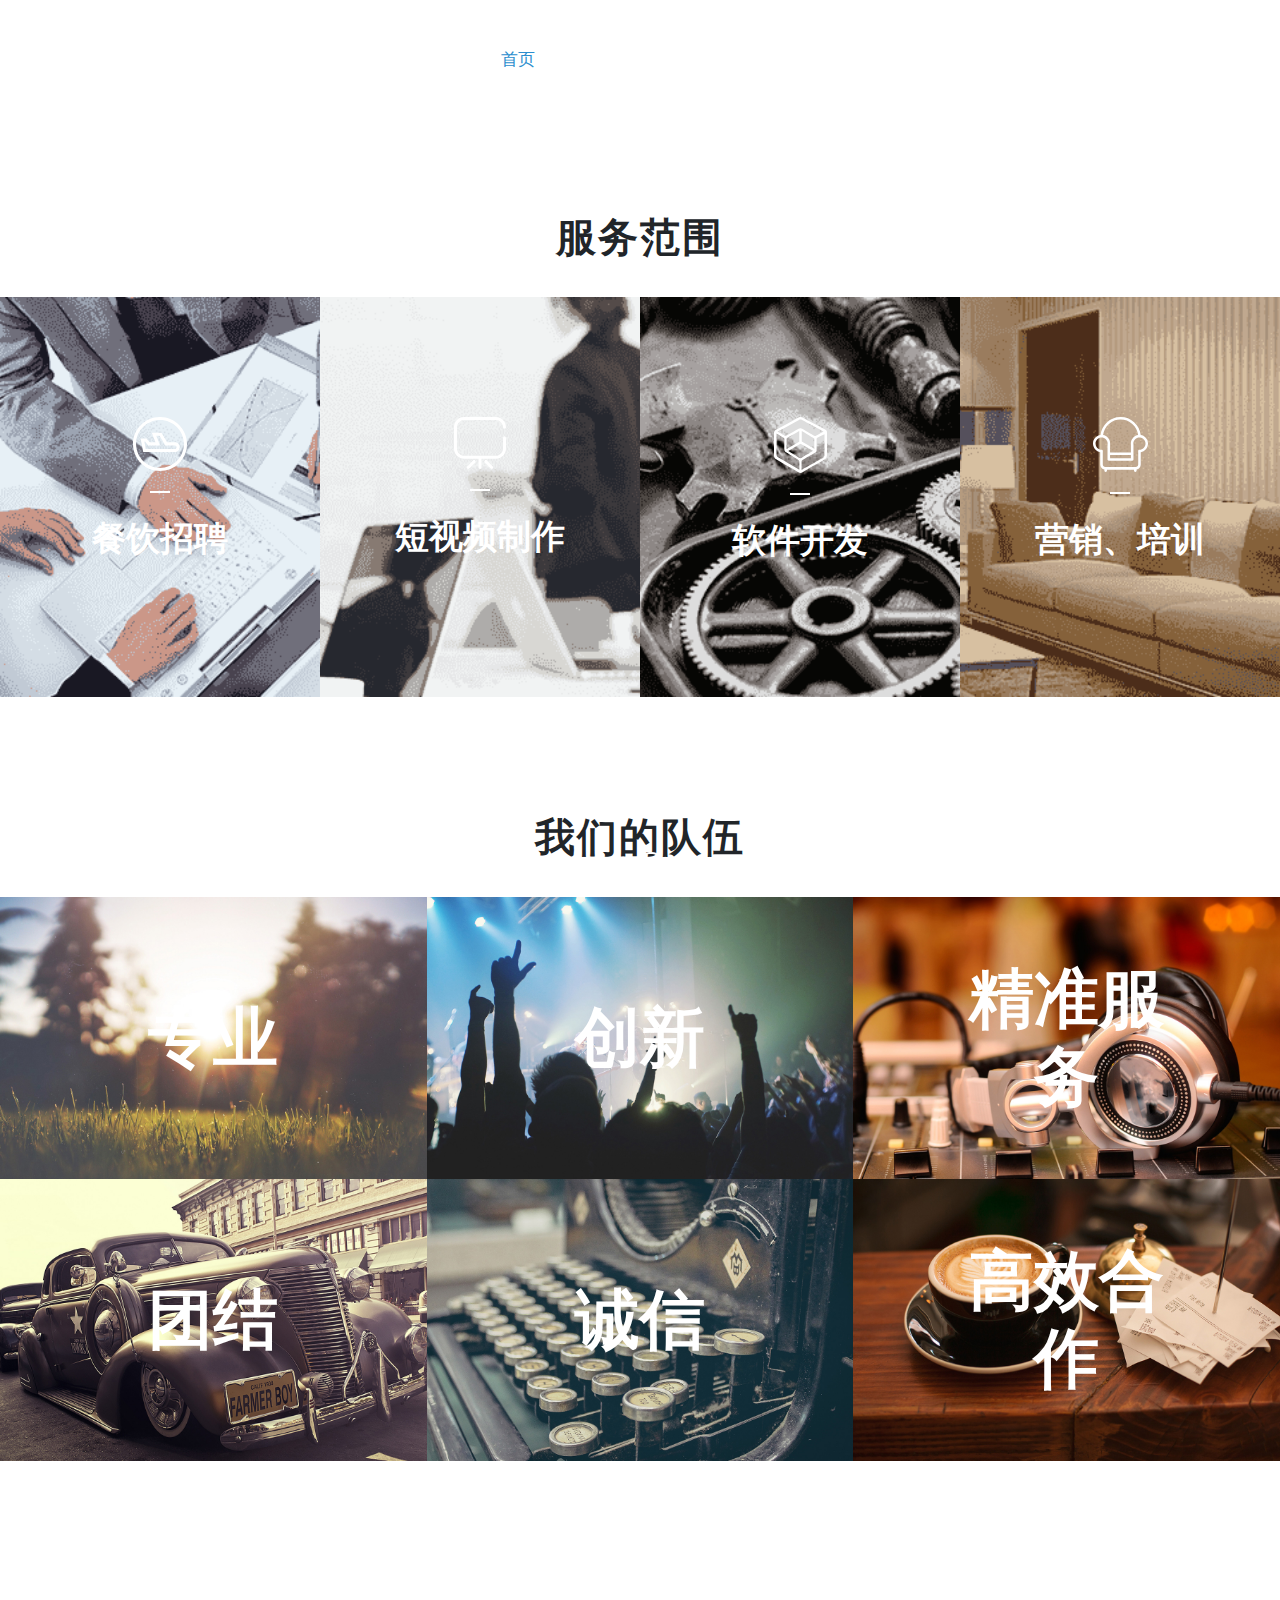
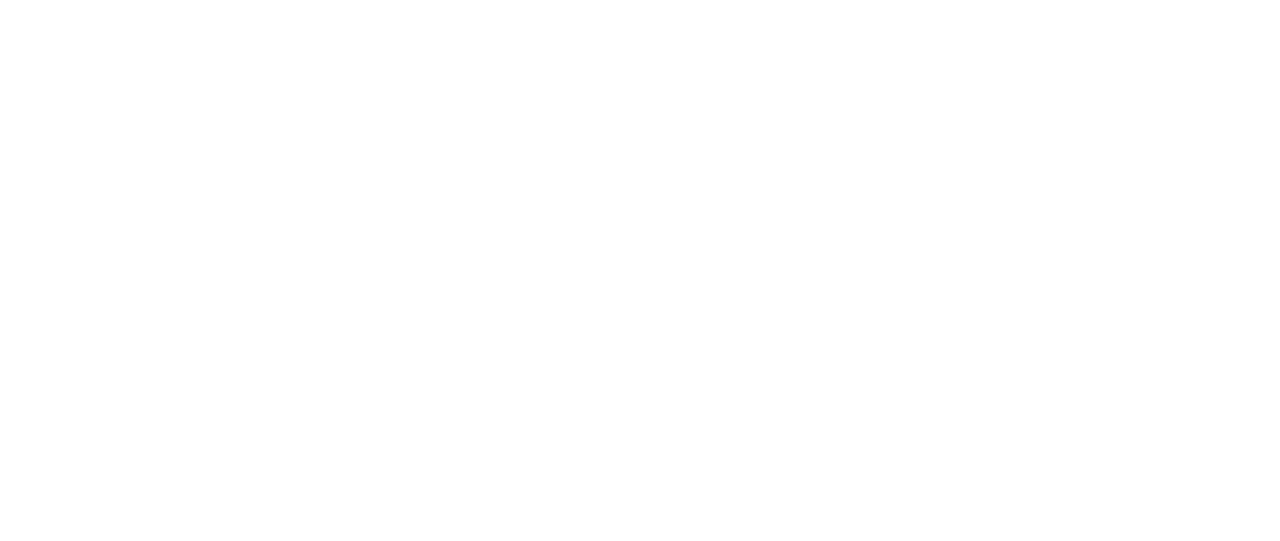
==== commit c0ffab26: "two commit" ====
--- a/index.html
+++ b/index.html
@@ -58,12 +58,12 @@
                                     <li><a style="color: #2b8ece;" href="index.html">首页</a></li>
 
                                     <li><a href="rmp.html">旗下产品</a></li>
-
+                                    <li><a href="about.html">关于我们</a></li>
                                     <li><a href="business.html">企业规划</a></li>
 
                                     <li><a href="lianxi.html">联系我们</a></li>
 
-                                    <li><a href="about.html">关于人脉</a></li>
+
 
 
                                 </ul>
@@ -90,19 +90,20 @@
             <P class="banner-p4"><span style="width: 8%;background-color: #2b8ece;height: 5px;display: inline-block;"></span></P>
             <P class="banner-p2">合作创新 互利共赢</P>
             <p class="banner-p3"></p>
-            <img class="banner-img" src="images/down.png" alt="">
+            <img class="banner-img" style="z-index: 99999;" src="images/down.png" alt="">
         </div>
         <!-- Header End -->
     </div>
     <!-- 视频 -->
-    <!-- poster="img/popup-img.png" /视频封面/ -->
+
     <span class="banner_video">
-        <video class="video"
-          src="banner.mp4"
-          loop="loop"
-          poster=""
-          muted=""
-          autoplay="autoplay"
+        <video class="video" 
+       
+        loop="loop"
+        poster=""
+        muted=""
+        autoplay="autoplay"
+          
         >
           <source src="banner.mp4" type="video/mp4" />
         </video>
@@ -184,7 +185,7 @@
 
 
     <!-- 我们的队伍 -->
-    <div class="wrapp5 wow fadeInUp">
+    <div class="wrapp5 wow fadeInUp" style="z-index: 99999;">
         <p class="p1">我们的队伍</p>
         <div class="wow fadeInUp">
             <div id="works" class=" clearfix grid ">
@@ -192,43 +193,37 @@
                     <img src="images/1.jpg" alt="img01" />
                     <figcaption>
                         <h2>专业</h2>
-
                     </figcaption>
                 </figure>
                 <figure class="effect-oscar  wowload bounceInUp">
                     <img src="images/2.jpg" alt="img01" />
                     <figcaption>
-                        <h2>认真</h2>
-
+                        <h2>创新</h2>
                     </figcaption>
                 </figure>
                 <figure class="effect-oscar  wowload bounceInUp">
                     <img src="images/3.jpg" alt="img01" />
                     <figcaption>
-                        <h2>吃苦耐劳</h2>
-
+                        <h2>精准服务</h2>
                     </figcaption>
                 </figure>
                 <figure class="effect-oscar  wowload bounceInUp">
                     <img src="images/4.jpg" alt="img01" />
                     <figcaption>
                         <h2>团结</h2>
-
                     </figcaption>
                 </figure>
                 <figure class="effect-oscar  wowload bounceInUp">
                     <img src="images/5.jpg" alt="img01" />
                     <figcaption>
                         <h2>诚信</h2>
-
                     </figcaption>
                 </figure>
 
                 <figure class="effect-oscar  wowload bounceInUp">
                     <img src="images/6.jpg" alt="img01" />
                     <figcaption>
-                        <h2>乐观</h2>
-
+                        <h2>高效合作</h2>
                     </figcaption>
                 </figure>
 
@@ -324,7 +319,7 @@
                             <a href="# ">联系我们</a>
                         </li>
                         <li>
-                            <a href="# ">关于人脉</a>
+                            <a href="# ">关于我们</a>
                         </li>
 
                     </ul>
@@ -344,7 +339,7 @@
 
                     </ul>
                     <ul>
-                        <li class="list-title ">关于人脉
+                        <li class="list-title ">关于我们
                         </li>
                         <li>
                             <a href="# ">公司简介</a>
@@ -446,6 +441,7 @@
             });
         });
     </script>
+    <!-- 视频播放暂停 -->
 
 
 </body>
--- a/css/comm.css
+++ b/css/comm.css
@@ -64,8 +64,8 @@
 
 .banner-p1 {
     position: absolute;
-    font-size: 40px;
-    bottom: 55%;
+    font-size: 30px;
+    bottom: 50%;
     width: 100%;
     color: #fff;
     text-align: center;
@@ -78,7 +78,7 @@
     position: absolute;
     font-weight: 400;
     font-size: 20px;
-    bottom: 50%;
+    bottom: 47%;
     width: 100%;
     color: #fff;
     text-align: center;
@@ -90,7 +90,7 @@
     position: absolute;
     font-weight: 400;
     font-size: 13px;
-    bottom: 46%;
+    bottom: 44%;
     width: 100%;
     color: #fff;
     text-align: center;
--- a/css/responsive.css
+++ b/css/responsive.css
@@ -2,20 +2,20 @@
 
 @media only screen and (min-width: 1200px) {
     .banner-p1 {
-        bottom: 480px;
+        bottom: 450px;
         font-size: 36px;
     }
     .banner-p2 {
         font-size: 24px;
-        bottom: 410px;
+        bottom: 380px;
     }
     .banner-p3 {
         font-size: 24px;
-        bottom: 370px;
+        bottom: 340px;
     }
     .banner-p4 {
         font-size: 24px;
-        bottom: 450px;
+        bottom: 420px;
     }
     video {
         width: 100%;
--- a/css/index.css
+++ b/css/index.css
@@ -1,596 +1,613 @@
-    .wrapp2 .p1 {
-        font-size: 40px;
-        font-weight: 600;
-        text-align: center;
-        margin: 50px 0 0px 0;
-        letter-spacing: 2px;
-    }
-    
-    .wrapp2 .p2 {
-        font-size: 20px;
-        font-weight: 400;
-        text-align: center;
-        letter-spacing: 2px;
-        color: rgb(77, 77, 77);
-        margin: 10px 0 0 0;
-    }
-    
-    .wrapp4 .p1 {
-        font-size: 40px;
-        font-weight: 600;
-        text-align: center;
-        margin: 50px 0 0px 0;
-        letter-spacing: 2px;
-    }
-    
-    .wrapp4 .p2 {
-        font-size: 20px;
-        font-weight: 400;
-        text-align: center;
-        letter-spacing: 2px;
-        color: rgb(77, 77, 77);
-        margin: 10px 0 0 0;
-    }
-    
-    .wrapp5 .p1 {
-        font-weight: 600;
-        font-size: 40px;
-        text-align: center;
-        margin: 50px 0 30px 0;
-        letter-spacing: 2px;
-    }
-    
-    .wrapp3 .p1 {
-        font-weight: 600;
-        font-size: 40px;
-        text-align: center;
-        margin: 50px 0 40px 0;
-        letter-spacing: 2px;
-    }
-    
-    .grid {
-        position: relative;
-        margin: 0 auto;
-        list-style: none;
-        text-align: center;
-        /* margin-bottom: 100px; */
-    }
-    
-    .grid figure {
-        position: relative;
-        float: left;
-        overflow: hidden;
-        margin: 0;
-        /*change here for spacing*/
-        width: 33.333333333%;
-        text-align: center;
-        cursor: pointer;
-    }
-    
-    .grid figure img {
-        position: relative;
-        display: block;
-        max-width: 102%;
-        opacity: 1;
-    }
-    
-    .grid figure figcaption {
-        position: relative;
-        padding: 2em;
-        color: #fff;
-        text-transform: uppercase;
-        font-size: 1.25em;
-        -webkit-backface-visibility: hidden;
-        backface-visibility: hidden;
-    }
-    
-    .grid figure figcaption::before,
-    .grid figure figcaption::after {
-        pointer-events: none;
-    }
-    
-    .grid figure figcaption {
-        position: absolute;
-        top: 0;
-        left: 0;
-        width: 100%;
-        height: 100%;
-    }
-    
-    .grid figure h2 {
-        font-size: 65px;
-        word-spacing: -0.15em;
-        font-weight: 700;
-    }
-    
-    .grid figure h2 {
-        margin: 0;
-    }
-    
-    figure.effect-oscar figcaption::before {
-        position: absolute;
-        top: 30px;
-        right: 30px;
-        bottom: 30px;
-        left: 30px;
-        border: 1px solid #fff;
-        content: '';
-    }
-    
-    figure.effect-oscar h2 {
-        position: absolute;
-        left: 50%;
-        top: 50%;
-        transform: translateX(-50%) translateY(-50%);
-        margin: 0;
-        /* line-height: 1em;
+                            .wrapp2 .p1 {
+                            font-size: 40px;
+                            font-weight: 600;
+                            text-align: center;
+                            margin: 50px 0 0px 0;
+                            letter-spacing: 2px;
+                        }
+                        
+                        .wrapp2 .p2 {
+                            font-size: 20px;
+                            font-weight: 400;
+                            text-align: center;
+                            letter-spacing: 2px;
+                            color: rgb(77, 77, 77);
+                            margin: 10px 0 0 0;
+                        }
+                        
+                        .wrapp4 .p1 {
+                            font-size: 40px;
+                            font-weight: 600;
+                            text-align: center;
+                            margin: 50px 0 0px 0;
+                            letter-spacing: 2px;
+                        }
+                        
+                        .wrapp4 .p2 {
+                            font-size: 20px;
+                            font-weight: 400;
+                            text-align: center;
+                            letter-spacing: 2px;
+                            color: rgb(77, 77, 77);
+                            margin: 10px 0 0 0;
+                        }
+                        
+                        .wrapp5 .p1 {
+                            font-weight: 600;
+                            font-size: 40px;
+                            text-align: center;
+                            margin: 50px 0 30px 0;
+                            letter-spacing: 2px;
+                        }
+                        
+                        .wrapp3 .p1 {
+                            font-weight: 600;
+                            font-size: 40px;
+                            text-align: center;
+                            margin: 50px 0 40px 0;
+                            letter-spacing: 2px;
+                        }
+                        
+                        .grid {
+                            position: relative;
+                            margin: 0 auto;
+                            list-style: none;
+                            text-align: center;
+                            /* margin-bottom: 100px; */
+                        }
+                        
+                        .grid figure {
+                            position: relative;
+                            float: left;
+                            overflow: hidden;
+                            margin: 0;
+                            /*change here for spacing*/
+                            width: 33.333333333%;
+                            text-align: center;
+                            cursor: pointer;
+                        }
+                        
+                        .grid figure img {
+                            position: relative;
+                            display: block;
+                            max-width: 102%;
+                            opacity: 1;
+                        }
+                        
+                        .grid figure figcaption {
+                            position: relative;
+                            padding: 2em;
+                            color: #fff;
+                            text-transform: uppercase;
+                            font-size: 1.25em;
+                            -webkit-backface-visibility: hidden;
+                            backface-visibility: hidden;
+                        }
+                        
+                        .grid figure figcaption::before,
+                        .grid figure figcaption::after {
+                            pointer-events: none;
+                        }
+                        
+                        .grid figure figcaption {
+                            position: absolute;
+                            top: 0;
+                            left: 0;
+                            width: 100%;
+                            height: 100%;
+                        }
+                        
+                        .grid figure h2 {
+                            font-size: 65px;
+                            word-spacing: -0.15em;
+                            font-weight: 700;
+                        }
+                        
+                        .grid figure h2 {
+                            margin: 0;
+                        }
+                        
+                        figure.effect-oscar figcaption::before {
+                            position: absolute;
+                            top: 30px;
+                            right: 30px;
+                            bottom: 30px;
+                            left: 30px;
+                            border: 1px solid #fff;
+                            content: '';
+                        }
+                        
+                        figure.effect-oscar h2 {
+                            position: absolute;
+                            left: 50%;
+                            top: 50%;
+                            transform: translateX(-50%) translateY(-50%);
+                            margin: 0;
+                            /* line-height: 1em;
     -webkit-transition: -webkit-transform 0.35s;
     transition: transform 0.35s;
     -webkit-transform: translate3d(0, 100%, 0);
     transform: translate3d(0, 100%, 0); */
-    }
-    
-    figure.effect-oscar figcaption::before {
-        opacity: 0;
-        -webkit-transition: opacity 0.35s, -webkit-transform 0.35s;
-        transition: opacity 0.35s, transform 0.35s;
-        -webkit-transform: scale(0);
-        transform: scale(0);
-    }
-    /* 
+                        }
+                        
+                        figure.effect-oscar figcaption::before {
+                            opacity: 0;
+                            -webkit-transition: opacity 0.35s, -webkit-transform 0.35s;
+                            transition: opacity 0.35s, transform 0.35s;
+                            -webkit-transform: scale(0);
+                            transform: scale(0);
+                        }
+                        /* 
 figure.effect-oscar:hover h2 {
     -webkit-transform: translate3d(0, 0, 0);
     transform: translate3d(0, 0, 0);
 } */
-    
-    figure.effect-oscar:hover figcaption::before {
-        opacity: 1;
-        -webkit-transform: scale(1);
-        transform: scale(1);
-    }
-    
-    figure.effect-oscar:hover figcaption {
-        background-color: rgba(0, 0, 0, 0.8);
-    }
-    
-    figure.effect-oscar:hover img {
-        opacity: 0.4;
-    }
-    
-    @media screen and (max-width: 50em) {
-        .grid figure {
-            width: 50%;
-        }
-    }
-    
-    @media (max-width: 639px) {
-        .grid figure {
-            width: 100%;
-        }
-    }
-    /* 客户 */
-    /* pc */
-    
-    @media screen and (min-width: 1200px) {
-        .contain1 {
-            width: 62%;
-        }
-        .single .img1 {
-            width: 236px;
-            height: 140px;
-        }
-        .single .img1 {
-            webkit-filter: grayscale(100%);
-            -moz-filter: grayscale(100%);
-            -ms-filter: grayscale(100%);
-            -o-filter: grayscale(100%);
-            filter: grayscale(100%);
-            filter: gray;
-            opacity: 0.3;
-        }
-        .single .img1:hover {
-            opacity: 1;
-            filter: grayscale(0%);
-            cursor: pointer;
-        }
-        .wrapp3 {
-            margin: 20px 0;
-        }
-    }
-    /* 手机 */
-    
-    @media (max-width: 639px) {
-        .contain1 {
-            width: 100%;
-        }
-        .single .img1 {
-            width: 75px;
-        }
-        .pre {
-            display: none;
-        }
-        .next {
-            display: none;
-        }
-    }
-    
-    .contain1 {
-        margin: auto auto;
-        overflow: hidden;
-    }
-    
-    .single {
-        width: 100%;
-        height: 100%;
-        position: relative;
-        font-size: 0;
-    }
-    
-    .single ul {
-        list-style: none;
-        white-space: nowrap;
-        display: inline-block;
-    }
-    
-    .single ul li {
-        display: inline-block;
-    }
-    
-    .single .img1 {
-        vertical-align: top;
-    }
-    /* 宣传片案例 */
-    
-    a:hover,
-    a:focus {
-        text-decoration: none;
-        outline: none;
-        opacity: 0.8;
-        color: #6195FF;
-    }
-    
-     ::-moz-selection {
-        background-color: #6195FF;
-        color: #FFF;
-    }
-    
-     ::selection {
-        background-color: #6195FF;
-        color: #FFF;
-    }
-    
-    .section {
-        position: relative;
-    }
-    
-    .md-padding {
-        padding-top: 30px;
-        padding-bottom: 30px;
-    }
-    /* .bg-grey {
+                        
+                        figure.effect-oscar:hover figcaption::before {
+                            opacity: 1;
+                            -webkit-transform: scale(1);
+                            transform: scale(1);
+                        }
+                        
+                        figure.effect-oscar:hover figcaption {
+                            background-color: rgba(0, 0, 0, 0.8);
+                        }
+                        
+                        figure.effect-oscar:hover img {
+                            opacity: 0.4;
+                        }
+                        
+                        @media screen and (max-width: 50em) {
+                            .grid figure {
+                                width: 50%;
+                            }
+                        }
+                        
+                        @media (max-width: 639px) {
+                            .grid figure {
+                                width: 100%;
+                            }
+                        }
+                        /* 客户 */
+                        /* pc */
+                        
+                        @media screen and (min-width: 1200px) {
+                            .contain1 {
+                                width: 62%;
+                            }
+                            .single .img1 {
+                                width: 236px;
+                                height: 140px;
+                            }
+                            .single .img1 {
+                                webkit-filter: grayscale(100%);
+                                -moz-filter: grayscale(100%);
+                                -ms-filter: grayscale(100%);
+                                -o-filter: grayscale(100%);
+                                filter: grayscale(100%);
+                                filter: gray;
+                                opacity: 0.3;
+                            }
+                            .single .img1:hover {
+                                opacity: 1;
+                                filter: grayscale(0%);
+                                cursor: pointer;
+                            }
+                            .wrapp3 {
+                                margin: 20px 0;
+                            }
+                        }
+                        /* 手机 */
+                        
+                        @media (max-width: 639px) {
+                            .contain1 {
+                                width: 100%;
+                            }
+                            .single .img1 {
+                                width: 75px;
+                            }
+                            .pre {
+                                display: none;
+                            }
+                            .next {
+                                display: none;
+                            }
+                        }
+                        
+                        .contain1 {
+                            margin: auto auto;
+                            overflow: hidden;
+                        }
+                        
+                        .single {
+                            width: 100%;
+                            height: 100%;
+                            position: relative;
+                            font-size: 0;
+                        }
+                        
+                        .single ul {
+                            list-style: none;
+                            white-space: nowrap;
+                            display: inline-block;
+                        }
+                        
+                        .single ul li {
+                            display: inline-block;
+                        }
+                        
+                        .single .img1 {
+                            vertical-align: top;
+                        }
+                        /* 宣传片案例 */
+                        
+                        a:hover,
+                        a:focus {
+                            text-decoration: none;
+                            outline: none;
+                            opacity: 0.8;
+                            color: #6195FF;
+                        }
+                        
+                         ::-moz-selection {
+                            background-color: #6195FF;
+                            color: #FFF;
+                        }
+                        
+                         ::selection {
+                            background-color: #6195FF;
+                            color: #FFF;
+                        }
+                        
+                        .section {
+                            position: relative;
+                        }
+                        
+                        .md-padding {
+                            padding-top: 30px;
+                            padding-bottom: 30px;
+                        }
+                        /* .bg-grey {
     background-color: #FAFAFA;
     border-top: 1px solid #EEE;
     border-bottom: 1px solid #EEE;
 } */
-    
-    @media only screen and (min-width: 768px) {
-        /* dropdown */
-    }
-    
-    .work {
-        position: relative;
-        padding: 15px;
-    }
-    
-    .work .overlay {
-        background: #1C1D21;
-        position: absolute;
-        top: 0px;
-        left: 0px;
-        right: 0px;
-        bottom: 0px;
-        opacity: 0;
-        -webkit-transition: 0.2s opacity;
-        transition: 0.2s opacity;
-        -webkit-transition-delay: 0.2s;
-        transition-delay: 0.2s;
-    }
-    
-    .work:hover .overlay {
-        -webkit-transition-delay: 0s;
-        transition-delay: 0s;
-        opacity: 0.8;
-    }
-    
-    .work .work-content {
-        position: absolute;
-        left: 25px;
-        right: 25px;
-        top: 50%;
-        text-align: center;
-        -webkit-transform: translateY(-50%);
-        -ms-transform: translateY(-50%);
-        transform: translateY(-50%);
-    }
-    
-    .work .work-content h3 {
-        -webkit-transform: translateY(100%);
-        -ms-transform: translateY(100%);
-        transform: translateY(100%);
-        opacity: 0;
-        color: #FFF;
-        margin-bottom: 10px;
-        -webkit-transition: 0.2s all;
-        transition: 0.2s all;
-        -webkit-transition-delay: 0.1s;
-        transition-delay: 0.1s;
-    }
-    
-    .work:hover .work-content h3 {
-        -webkit-transform: translateY(0%);
-        -ms-transform: translateY(0%);
-        transform: translateY(0%);
-        opacity: 1;
-        -webkit-transition-delay: 0.1s;
-        transition-delay: 0.1s;
-    }
-    
-    .work .work-content span {
-        display: block;
-        text-transform: uppercase;
-        -webkit-transform: translateY(100%);
-        -ms-transform: translateY(100%);
-        transform: translateY(100%);
-        opacity: 0;
-        color: #6195FF;
-        margin-bottom: 5px;
-        -webkit-transition: 0.2s all;
-        transition: 0.2s all;
-        -webkit-transition-delay: 0.2s;
-        transition-delay: 0.2s;
-    }
-    
-    .work:hover .work-content span {
-        -webkit-transform: translateY(0%);
-        -ms-transform: translateY(0%);
-        transform: translateY(0%);
-        opacity: 1;
-        -webkit-transition-delay: 0s;
-        transition-delay: 0s;
-    }
-    
-    .work .work-link {
-        text-align: center;
-        margin-top: 20px;
-        opacity: 0;
-        -webkit-transition: 0.2s opacity;
-        transition: 0.2s opacity;
-    }
-    
-    .work .work-link a {
-        display: inline-block;
-        text-align: center;
-    }
-    
-    .work:hover .work-link {
-        -webkit-transition-delay: 0.2s;
-        transition-delay: 0.2s;
-        opacity: 1;
-    }
-    
-    @media only screen and (max-width: 480px) {
-        #portfolio [class*='col-xs'] {
-            width: 100%;
-        }
-    }
-    
-    .wrok_img1 {
-        position: absolute;
-        left: 50%;
-        top: 50%;
-        transform: translateX(-50%) translateY(-50%);
-        width: 90px;
-    }
-    
-    .wrok_img2 {
-        width: 70px;
-        cursor: pointer;
-    }
-    
-    .img-responsive {
-        max-width: 100%;
-    }
-    /* 我们的服务 */
-    
-    .clearfix::after {
-        clear: both;
-        content: ".";
-        display: block;
-        height: 0;
-        visibility: hidden
-    }
-    
-    .trade-content {
-        padding: 20px 0 60px 0;
-    }
-    
-    .trade-title {
-        font-size: 24px;
-        text-align: center;
-        margin: 50px 0;
-        position: relative
-    }
-    
-    .trade-title:before {
-        content: "";
-        position: absolute;
-        width: 0;
-        height: 0;
-        bottom: -19px;
-        left: 50%;
-        transform: translateX(-50%);
-        border: 6px solid;
-        border-color: #2b8ece transparent transparent
-    }
-    
-    .trade-title:after {
-        content: "";
-        position: absolute;
-        width: 52px;
-        height: 3px;
-        background-color: #2b8ece;
-        bottom: -8px;
-        left: 50%;
-        transform: translateX(-50%)
-    }
-    
-    .trade-box {
-        width: 1200px!important;
-        margin: 0 auto;
-        position: relative;
-        transition: all .3s ease
-    }
-    
-    .trade-box-list {
-        /* display: flex; */
-        flex-direction: row;
-        justify-content: center;
-        align-items: center
-    }
-    
-    .trade-box-item {
-        flex: 1;
-        text-align: center;
-        position: relative;
-        height: 400px;
-        background: no-repeat center;
-        background-size: 100% auto
-    }
-    
-    .trade-content .trade-box-item:before {
-        content: "";
-        position: absolute;
-        width: 100%;
-        height: 100%;
-        left: 0;
-        top: 0;
-        transition: all .4s cubic-bezier(.4, 0, .2, 1)
-    }
-    
-    .trade-box-item a {
-        position: absolute;
-        width: 100%;
-        height: 100%;
-        left: 0;
-        top: 0
-    }
-    
-    a,
-    button,
-    input,
-    textarea {
-        -webkit-tap-highlight-color: transparent;
-        -moz-transition: all .3s ease;
-        -webkit-transition: all .3s ease;
-        transition: all .3s ease
-    }
-    
-    .item-logo {
-        margin: 0 auto;
-        display: block
-    }
-    
-    .trade-content .trade-box-item .item-logo {
-        position: relative;
-        margin-top: 120px;
-        transition: all .4s cubic-bezier(.4, 0, .2, 1)
-    }
-    
-    .item-logo img {
-        display: block;
-        margin: 0 auto;
-        max-width: 100%
-    }
-    
-    .item-title {
-        font-size: 34px;
-        font-weight: 700;
-        color: #fff;
-        padding: 20px 0;
-        position: relative
-    }
-    
-    .trade-content .item-title:before {
-        content: "";
-        position: relative;
-        display: block;
-        width: 20px;
-        border-bottom: 2px solid #fff;
-        margin: 0 auto 20px;
-        transition: all .4s cubic-bezier(.4, 0, .2, 1)
-    }
-    
-    .item-text {
-        position: relative;
-        transition: all .4s cubic-bezier(.4, 0, .2, 1);
-        opacity: 0;
-        margin-top: 10px
-    }
-    
-    .item-text p {
-        color: #fff;
-        font-size: 18px;
-        margin-bottom: 5px
-    }
-    
-    .trade-content .item01 {
-        background-image: url(../images/icon-at01.png)
-    }
-    
-    .trade-content .item02 {
-        background-image: url(../images/icon-at02.png)
-    }
-    
-    .trade-content .item03 {
-        background-image: url(../images/icon-at03.png)
-    }
-    
-    .trade-content .item04 {
-        background-image: url(../images/icon-at04.png)
-    }
-    
-    .trade-content .item05 {
-        background-image: url(../images/icon-at05.png)
-    }
-    
-    .trade-content .trade-box-item:hover .item-text {
-        display: block;
-        opacity: 1;
-        margin-top: 0
-    }
-    
-    .trade-content .trade-box-item:hover:before {
-        background-color: rgba(43, 142, 206, 0.8);
-    }
-    
-    .trade-content .trade-box-item:hover .item-logo {
-        margin-top: 80px
-    }
-    
-    .trade-content .trade-box-item:hover .item-title:before {
-        opacity: 0;
-        margin-bottom: 0
-    }
-    /* pc端 */
-    
-    @media screen and (min-width: 1024px) {
-        .trade-box-list {
-            display: flex;
-        }
-    }
-    
-    @media screen and (min-width: 768px) and (max-width: 991px) {
-        .trade-box-list {
-            display: flex;
-        }
-    }+                        
+                        @media only screen and (min-width: 768px) {
+                            /* dropdown */
+                        }
+                        
+                        .work {
+                            position: relative;
+                            padding: 15px;
+                        }
+                        
+                        .work .overlay {
+                            background: #1C1D21;
+                            position: absolute;
+                            top: 0px;
+                            left: 0px;
+                            right: 0px;
+                            bottom: 0px;
+                            opacity: 0;
+                            -webkit-transition: 0.2s opacity;
+                            transition: 0.2s opacity;
+                            -webkit-transition-delay: 0.2s;
+                            transition-delay: 0.2s;
+                        }
+                        
+                        .work:hover .overlay {
+                            -webkit-transition-delay: 0s;
+                            transition-delay: 0s;
+                            opacity: 0.8;
+                        }
+                        
+                        .work .work-content {
+                            position: absolute;
+                            left: 25px;
+                            right: 25px;
+                            top: 50%;
+                            text-align: center;
+                            -webkit-transform: translateY(-50%);
+                            -ms-transform: translateY(-50%);
+                            transform: translateY(-50%);
+                        }
+                        
+                        .work .work-content h3 {
+                            -webkit-transform: translateY(100%);
+                            -ms-transform: translateY(100%);
+                            transform: translateY(100%);
+                            opacity: 0;
+                            color: #FFF;
+                            margin-bottom: 10px;
+                            -webkit-transition: 0.2s all;
+                            transition: 0.2s all;
+                            -webkit-transition-delay: 0.1s;
+                            transition-delay: 0.1s;
+                        }
+                        
+                        .work:hover .work-content h3 {
+                            -webkit-transform: translateY(0%);
+                            -ms-transform: translateY(0%);
+                            transform: translateY(0%);
+                            opacity: 1;
+                            -webkit-transition-delay: 0.1s;
+                            transition-delay: 0.1s;
+                        }
+                        
+                        .work .work-content span {
+                            display: block;
+                            text-transform: uppercase;
+                            -webkit-transform: translateY(100%);
+                            -ms-transform: translateY(100%);
+                            transform: translateY(100%);
+                            opacity: 0;
+                            color: #6195FF;
+                            margin-bottom: 5px;
+                            -webkit-transition: 0.2s all;
+                            transition: 0.2s all;
+                            -webkit-transition-delay: 0.2s;
+                            transition-delay: 0.2s;
+                        }
+                        
+                        .work:hover .work-content span {
+                            -webkit-transform: translateY(0%);
+                            -ms-transform: translateY(0%);
+                            transform: translateY(0%);
+                            opacity: 1;
+                            -webkit-transition-delay: 0s;
+                            transition-delay: 0s;
+                        }
+                        
+                        .work .work-link {
+                            text-align: center;
+                            margin-top: 20px;
+                            opacity: 0;
+                            -webkit-transition: 0.2s opacity;
+                            transition: 0.2s opacity;
+                        }
+                        
+                        .work .work-link a {
+                            display: inline-block;
+                            text-align: center;
+                        }
+                        
+                        .work:hover .work-link {
+                            -webkit-transition-delay: 0.2s;
+                            transition-delay: 0.2s;
+                            opacity: 1;
+                        }
+                        
+                        @media only screen and (max-width: 480px) {
+                            #portfolio [class*='col-xs'] {
+                                width: 100%;
+                            }
+                        }
+                        
+                        .wrok_img1 {
+                            position: absolute;
+                            left: 50%;
+                            top: 50%;
+                            transform: translateX(-50%) translateY(-50%);
+                            width: 90px;
+                        }
+                        
+                        .wrok_img2 {
+                            width: 70px;
+                            cursor: pointer;
+                        }
+                        
+                        .img-responsive {
+                            max-width: 100%;
+                        }
+                        /* 我们的服务 */
+                        
+                        .clearfix::after {
+                            clear: both;
+                            content: ".";
+                            display: block;
+                            height: 0;
+                            visibility: hidden
+                        }
+                        
+                        .trade-content {
+                            padding: 20px 0 60px 0;
+                        }
+                        
+                        .trade-title {
+                            font-size: 24px;
+                            text-align: center;
+                            margin: 50px 0;
+                            position: relative
+                        }
+                        
+                        .trade-title:before {
+                            content: "";
+                            position: absolute;
+                            width: 0;
+                            height: 0;
+                            bottom: -19px;
+                            left: 50%;
+                            transform: translateX(-50%);
+                            border: 6px solid;
+                            border-color: #2b8ece transparent transparent
+                        }
+                        
+                        .trade-title:after {
+                            content: "";
+                            position: absolute;
+                            width: 52px;
+                            height: 3px;
+                            background-color: #2b8ece;
+                            bottom: -8px;
+                            left: 50%;
+                            transform: translateX(-50%)
+                        }
+                        
+                        .trade-box {
+                            width: 1200px!important;
+                            margin: 0 auto;
+                            position: relative;
+                            transition: all .3s ease
+                        }
+                        
+                        .trade-box-list {
+                            /* display: flex; */
+                            flex-direction: row;
+                            justify-content: center;
+                            align-items: center
+                        }
+                        
+                        .trade-box-item {
+                            flex: 1;
+                            text-align: center;
+                            position: relative;
+                            height: 400px;
+                            background: no-repeat center;
+                            background-size: 100% auto
+                        }
+                        
+                        .trade-content .trade-box-item:before {
+                            content: "";
+                            position: absolute;
+                            width: 100%;
+                            height: 100%;
+                            left: 0;
+                            top: 0;
+                            transition: all .4s cubic-bezier(.4, 0, .2, 1)
+                        }
+                        
+                        .trade-box-item a {
+                            position: absolute;
+                            width: 100%;
+                            height: 100%;
+                            left: 0;
+                            top: 0
+                        }
+                        
+                        a,
+                        button,
+                        input,
+                        textarea {
+                            -webkit-tap-highlight-color: transparent;
+                            -moz-transition: all .3s ease;
+                            -webkit-transition: all .3s ease;
+                            transition: all .3s ease
+                        }
+                        
+                        .item-logo {
+                            margin: 0 auto;
+                            display: block
+                        }
+                        
+                        .trade-content .trade-box-item .item-logo {
+                            position: relative;
+                            margin-top: 120px;
+                            transition: all .4s cubic-bezier(.4, 0, .2, 1)
+                        }
+                        
+                        .item-logo img {
+                            display: block;
+                            margin: 0 auto;
+                            max-width: 100%
+                        }
+                        
+                        .item-title {
+                            font-size: 34px;
+                            font-weight: 700;
+                            color: #fff;
+                            padding: 20px 0;
+                            position: relative
+                        }
+                        
+                        .trade-content .item-title:before {
+                            content: "";
+                            position: relative;
+                            display: block;
+                            width: 20px;
+                            border-bottom: 2px solid #fff;
+                            margin: 0 auto 20px;
+                            transition: all .4s cubic-bezier(.4, 0, .2, 1)
+                        }
+                        
+                        .item-text {
+                            position: relative;
+                            transition: all .4s cubic-bezier(.4, 0, .2, 1);
+                            opacity: 0;
+                            margin-top: 10px
+                        }
+                        
+                        .item-text p {
+                            color: #fff;
+                            font-size: 18px;
+                            margin-bottom: 5px
+                        }
+                        
+                        .trade-content .item01 {
+                            background-image: url(../images/icon-at01.png)
+                        }
+                        
+                        .trade-content .item02 {
+                            background-image: url(../images/icon-at02.png)
+                        }
+                        
+                        .trade-content .item03 {
+                            background-image: url(../images/icon-at03.png)
+                        }
+                        
+                        .trade-content .item04 {
+                            background-image: url(../images/icon-at04.png)
+                        }
+                        
+                        .trade-content .item05 {
+                            background-image: url(../images/icon-at05.png)
+                        }
+                        
+                        .trade-content .trade-box-item:hover .item-text {
+                            display: block;
+                            opacity: 1;
+                            margin-top: 0
+                        }
+                        
+                        .trade-content .trade-box-item:hover:before {
+                            background-color: rgba(43, 142, 206, 0.8);
+                        }
+                        
+                        .trade-content .trade-box-item:hover .item-logo {
+                            margin-top: 80px
+                        }
+                        
+                        .trade-content .trade-box-item:hover .item-title:before {
+                            opacity: 0;
+                            margin-bottom: 0
+                        }
+                        /* pc端 */
+                        
+                        @media screen and (min-width: 1024px) {
+                            .trade-box-list {
+                                display: flex;
+                            }
+                        }
+                        
+                        @media screen and (min-width: 768px) and (max-width: 991px) {
+                            .trade-box-list {
+                                display: flex;
+                            }
+                        }
+                        /* iphone5 */
+                        
+                        @media screen and (device-width: 320px) and (device-height: 568px) and (-webkit-device-pixel-ratio: 2) {
+                            .mobile-img {
+                                width: 90px;
+                                height: 90px;
+                                display: inline-block;
+                                margin-left: 3px;
+                            }
+                            .mobile-span3 {
+                                color: #fff;
+                                font-size: 13px;
+                                margin-left: 14%;
+                            }
+                            .banner-p1 {
+                                font-size: 23px;
+                            }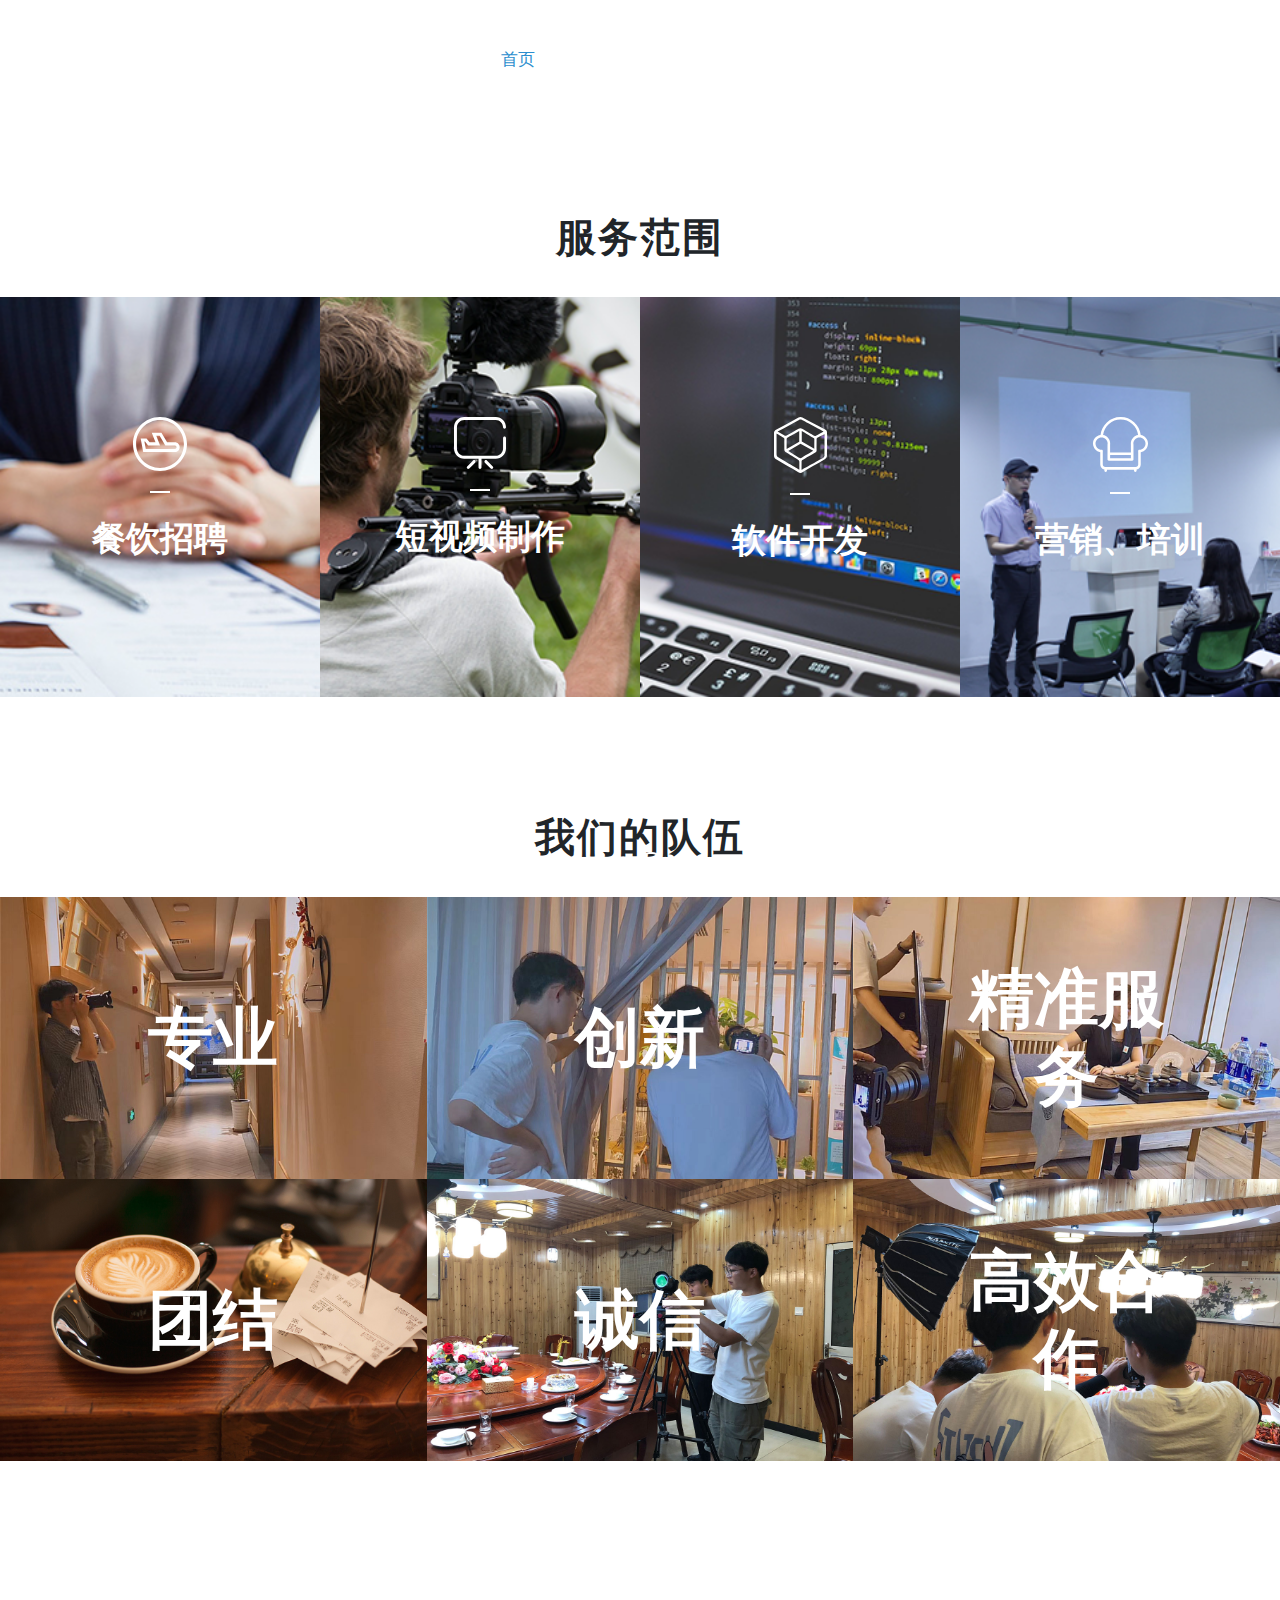
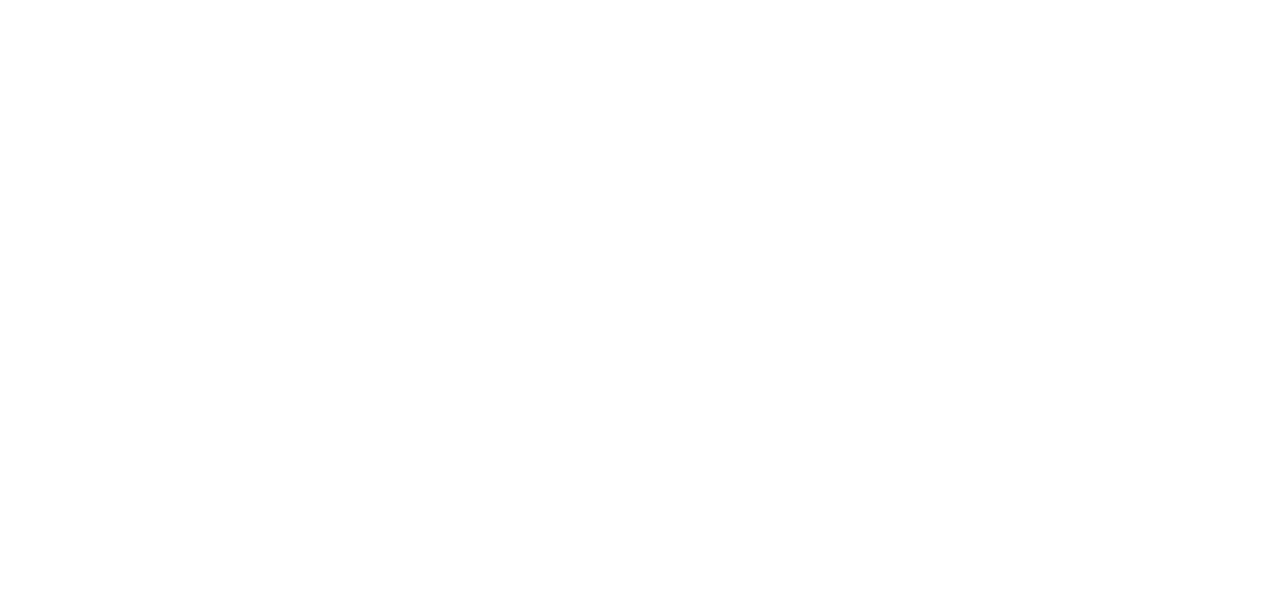
==== commit 1f002446: "commit" ====
--- a/index.html
+++ b/index.html
@@ -17,6 +17,7 @@
     <link rel="stylesheet" href="css/animate.css">
     <link rel="stylesheet" href="css/index.css">
     <link rel="stylesheet" href="css/font-awesome.min.css">
+    <link rel="stylesheet" href="css/sp.css">
 
     <!-- 响应式 Web 网站 -->
     <!-- Responsive Stylesheet -->
@@ -31,6 +32,19 @@
         })();
     </script>
 </head>
+<style>
+    .container33 {
+        width: 100%;
+        height: 1080px;
+        overflow: hidden;
+        background-image: url(./images/banner.jpg);
+        background-repeat: no-repeat;
+        background-size: cover;
+    }
+    /* .container33>img {
+        height: 1080px;
+    } */
+</style>
 
 <body>
     <!-- Banner Start -->
@@ -56,16 +70,10 @@
                             <div class="mainmenu">
                                 <ul class="nav-menu">
                                     <li><a style="color: #2b8ece;" href="index.html">首页</a></li>
-
                                     <li><a href="rmp.html">旗下产品</a></li>
                                     <li><a href="about.html">关于我们</a></li>
                                     <li><a href="business.html">企业规划</a></li>
-
                                     <li><a href="lianxi.html">联系我们</a></li>
-
-
-
-
                                 </ul>
                                 <div class="contact-menu">
                                     <span class="icon"><img src="images/phone.svg" alt="Phone Icon" />
@@ -75,7 +83,7 @@
                           >0551-62873931</a
                         ></span
                       >
-                      <span>营业时间 09-06</span>
+                      <span>为你提供优质的服务</span>
                                     </div>
                                 </div>
                             </div>
@@ -96,22 +104,37 @@
     </div>
     <!-- 视频 -->
 
-    <span class="banner_video">
-        <video class="video" 
-       
+    <span class="banner_video banner-tp">
+        <div id="container33" class="container33">
+            <!-- <span id="loading" class="loading" data-percent="0"></span> -->
+    </div>
+
+
+
+    <!-- <video class="video" 
         loop="loop"
         poster=""
         muted=""
-        autoplay="autoplay"
-          
+        autoplay="autoplay" 
         >
           <source src="banner.mp4" type="video/mp4" />
-        </video>
+        </video> -->
     </span>
     <!-- 视频end -->
 
     <!-- Banner End -->
-
+    <span class="banner_video banner-sp">
+        <video    
+        muted      
+        autoplay="autoplay"     
+        loop="loop"  
+        
+        >
+        
+        <source src="banner.mp4" type="video/mp4">
+        </video>
+    </div>
+</span>
 
     <div class="wrapp2 wow fadeInUp">
         <p class="p1">服务范围</p>
@@ -122,7 +145,7 @@
 
             <div class="trade-box-list">
                 <div class="trade-box-item item01 col-xs-12">
-                    <a href="javascript:;">
+                    <a target="_blank" href="rmp.html" style="color: #ffffff;">
                         <div class="item-logo">
                             <img src="images/img001.svg" alt="">
                         </div>
@@ -135,7 +158,7 @@
                     </a>
                 </div>
                 <div class="trade-box-item item02 col-xs-12">
-                    <a href="javascript:;">
+                    <a target="_blank" href="video.html" style="color: #ffffff;">
                         <div class="item-logo">
                             <img src="images/img002.svg" alt="">
                         </div>
@@ -148,7 +171,7 @@
                     </a>
                 </div>
                 <div class="trade-box-item item03 col-xs-12">
-                    <a href="javascript:;">
+                    <a target="_blank" href="rmp.html" style="color: #ffffff;">
                         <div class="item-logo">
                             <img src="images/img003.svg" alt="">
                         </div>
@@ -162,7 +185,7 @@
                     </a>
                 </div>
                 <div class="trade-box-item item04 col-xs-12">
-                    <a href="javascript:;">
+                    <a target="_blank" href="lianxi.html" style="color: #ffffff;">
                         <div class="item-logo">
                             <img src="images/img004.svg" alt="">
                         </div>
@@ -185,7 +208,7 @@
 
 
     <!-- 我们的队伍 -->
-    <div class="wrapp5 wow fadeInUp" style="z-index: 99999;">
+    <div class="wrapp5 wow fadeInUp">
         <p class="p1">我们的队伍</p>
         <div class="wow fadeInUp">
             <div id="works" class=" clearfix grid ">
@@ -271,7 +294,7 @@
 
 
     <!-- pc底部 -->
-    <div class="rmp-footer wow fadeInUp" style="clear: both;">
+    <div class="rmp-footer wow fadeInUp" style="clear: both; margin-top: 90px;">
         <div class="rmp-footer-box">
             <div class="rmp-footer-nav clearfix">
                 <div class="rmp-footer-nav-logo">
@@ -310,16 +333,16 @@
                         <li class="list-title ">快速导航
                         </li>
                         <li>
-                            <a href="# ">旗下产品“人脉聘”</a>
-                        </li>
-                        <li>
-                            <a href="# ">企业规划</a>
-                        </li>
-                        <li>
-                            <a href="# ">联系我们</a>
-                        </li>
-                        <li>
-                            <a href="# ">关于我们</a>
+                            <a target="_blank" href="rmp.html">旗下产品“人脉聘”</a>
+                        </li>
+                        <li>
+                            <a target="_blank" href="business.html">企业规划</a>
+                        </li>
+                        <li>
+                            <a target="_blank" href="lianxi.html">联系我们</a>
+                        </li>
+                        <li>
+                            <a target="_blank" href="about.html">关于我们</a>
                         </li>
 
                     </ul>
@@ -328,13 +351,13 @@
                         </li>
 
                         <li>
-                            <a href="# ">产品介绍</a>
-                        </li>
-                        <li>
-                            <a href="# ">Android下载</a>
-                        </li>
-                        <li>
-                            <a href="# ">iOS下载</a>
+                            <a target="_blank" href="rmp.html">产品介绍</a>
+                        </li>
+                        <li>
+                            <a target="_blank" href="rmp.html">Android下载</a>
+                        </li>
+                        <li>
+                            <a target="_blank" href="rmp.html">iOS下载</a>
                         </li>
 
                     </ul>
@@ -342,34 +365,35 @@
                         <li class="list-title ">关于我们
                         </li>
                         <li>
-                            <a href="# ">公司简介</a>
-                        </li>
-                        <li>
-                            <a href="# ">公司文化</a>
-                        </li>
-
-                        <li>
-                            <a href="# ">公司环境</a>
-                        </li>
-                        <li>
-                            <a href="# ">联系我们</a>
-                        </li>
+                            <a target="_blank" href="about.html">公司简介</a>
+                        </li>
+                        <li>
+                            <a target="_blank" href="about.html">公司环境</a>
+                        </li>
+                        <li>
+                            <a target="_blank" href="about.html">企业愿景</a>
+                        </li>
+                        <li>
+
+                            <a target="_blank" href="lianxi.html">联系我们</a>
+                        </li>
+
 
                     </ul>
                     <ul>
                         <li class="list-title ">友情链接
                         </li>
                         <li>
-                            <a href="# ">招聘</a>
-                        </li>
-                        <li>
-                            <a href="# ">招聘</a>
-                        </li>
-                        <li>
-                            <a href="# ">招聘</a>
-                        </li>
-                        <li>
-                            <a href="# ">招聘</a>
+                            <a target="_blank" href="# ">招聘</a>
+                        </li>
+                        <li>
+                            <a target="_blank" href="# ">招聘</a>
+                        </li>
+                        <li>
+                            <a target="_blank" href="# ">招聘</a>
+                        </li>
+                        <li>
+                            <a target="_blank" href="# ">招聘</a>
                         </li>
 
 
@@ -428,7 +452,7 @@
         var single;
         $(window).load(function() {
             single = $('.single').mySingleScroll({
-                speed: 2000
+                speed: 1500
             });
         });
     </script>
@@ -441,8 +465,67 @@
             });
         });
     </script>
-    <!-- 视频播放暂停 -->
-
+    <!-- 视频播放
+    <script>
+        var urlRoot = './thumbs/';
+        var indexRange = [1, 90];
+        var maxLength = indexRange[1] - indexRange[0] + 1;
+        // loading
+        var eleContainer = document.getElementById('container33');
+        var eleLoading = document.getElementById('loading');
+        // 存储预加载的DOM对象和长度信息
+        var store = {
+            length: 0
+        };
+        // 图片序列预加载
+        for (var start = indexRange[0]; start <= indexRange[1]; start++) {
+            (function(index) {
+                var img = new Image();
+                img.onload = function() {
+                    store.length++;
+                    // 存储预加载的图片对象
+                    store[index] = this;
+                    play();
+                };
+                img.onerror = function() {
+                    store.length++;
+                    play();
+                };
+                img.src = urlRoot + index + '.jpg';
+            })(start);
+        }
+
+        var play = function() {
+            // loading进度
+            var percent = Math.round(100 * store.length / maxLength);
+            eleLoading.setAttribute('data-percent', percent);
+            eleLoading.style.backgroundSize = percent + '% 100%';
+            // 全部加载完毕，无论成功还是失败
+            if (percent == 100) {
+                var index = indexRange[0];
+                eleContainer.innerHTML = '';
+                // 依次append图片对象
+                var step = function() {
+                    if (store[index - 1]) {
+                        eleContainer.removeChild(store[index - 1]);
+                    }
+                    eleContainer.appendChild(store[index]);
+                    // 序列增加
+                    index++;
+                    // 如果超过最大限制
+                    if (index <= indexRange[1]) {
+                        setTimeout(step, 42);
+                    } else {
+                        // 本段播放结束回调
+                        // 我这里就放一个重新播放的按钮
+                        play();
+                    }
+                };
+                // 等100%动画结束后执行播放
+                setTimeout(step, 100);
+            }
+        };
+    </script> -->
 
 </body>
 
--- a/css/index.css
+++ b/css/index.css
@@ -1,613 +1,624 @@
-                            .wrapp2 .p1 {
-                            font-size: 40px;
-                            font-weight: 600;
-                            text-align: center;
-                            margin: 50px 0 0px 0;
-                            letter-spacing: 2px;
-                        }
-                        
-                        .wrapp2 .p2 {
-                            font-size: 20px;
-                            font-weight: 400;
-                            text-align: center;
-                            letter-spacing: 2px;
-                            color: rgb(77, 77, 77);
-                            margin: 10px 0 0 0;
-                        }
-                        
-                        .wrapp4 .p1 {
-                            font-size: 40px;
-                            font-weight: 600;
-                            text-align: center;
-                            margin: 50px 0 0px 0;
-                            letter-spacing: 2px;
-                        }
-                        
-                        .wrapp4 .p2 {
-                            font-size: 20px;
-                            font-weight: 400;
-                            text-align: center;
-                            letter-spacing: 2px;
-                            color: rgb(77, 77, 77);
-                            margin: 10px 0 0 0;
-                        }
-                        
-                        .wrapp5 .p1 {
-                            font-weight: 600;
-                            font-size: 40px;
-                            text-align: center;
-                            margin: 50px 0 30px 0;
-                            letter-spacing: 2px;
-                        }
-                        
-                        .wrapp3 .p1 {
-                            font-weight: 600;
-                            font-size: 40px;
-                            text-align: center;
-                            margin: 50px 0 40px 0;
-                            letter-spacing: 2px;
-                        }
-                        
-                        .grid {
-                            position: relative;
-                            margin: 0 auto;
-                            list-style: none;
-                            text-align: center;
-                            /* margin-bottom: 100px; */
-                        }
-                        
-                        .grid figure {
-                            position: relative;
-                            float: left;
-                            overflow: hidden;
-                            margin: 0;
-                            /*change here for spacing*/
-                            width: 33.333333333%;
-                            text-align: center;
-                            cursor: pointer;
-                        }
-                        
-                        .grid figure img {
-                            position: relative;
-                            display: block;
-                            max-width: 102%;
-                            opacity: 1;
-                        }
-                        
-                        .grid figure figcaption {
-                            position: relative;
-                            padding: 2em;
-                            color: #fff;
-                            text-transform: uppercase;
-                            font-size: 1.25em;
-                            -webkit-backface-visibility: hidden;
-                            backface-visibility: hidden;
-                        }
-                        
-                        .grid figure figcaption::before,
-                        .grid figure figcaption::after {
-                            pointer-events: none;
-                        }
-                        
-                        .grid figure figcaption {
-                            position: absolute;
-                            top: 0;
-                            left: 0;
-                            width: 100%;
-                            height: 100%;
-                        }
-                        
-                        .grid figure h2 {
-                            font-size: 65px;
-                            word-spacing: -0.15em;
-                            font-weight: 700;
-                        }
-                        
-                        .grid figure h2 {
-                            margin: 0;
-                        }
-                        
-                        figure.effect-oscar figcaption::before {
-                            position: absolute;
-                            top: 30px;
-                            right: 30px;
-                            bottom: 30px;
-                            left: 30px;
-                            border: 1px solid #fff;
-                            content: '';
-                        }
-                        
-                        figure.effect-oscar h2 {
-                            position: absolute;
-                            left: 50%;
-                            top: 50%;
-                            transform: translateX(-50%) translateY(-50%);
-                            margin: 0;
-                            /* line-height: 1em;
-    -webkit-transition: -webkit-transform 0.35s;
-    transition: transform 0.35s;
-    -webkit-transform: translate3d(0, 100%, 0);
-    transform: translate3d(0, 100%, 0); */
-                        }
-                        
-                        figure.effect-oscar figcaption::before {
-                            opacity: 0;
-                            -webkit-transition: opacity 0.35s, -webkit-transform 0.35s;
-                            transition: opacity 0.35s, transform 0.35s;
-                            -webkit-transform: scale(0);
-                            transform: scale(0);
-                        }
-                        /* 
+            .wrapp2 .p1 {
+                font-size: 40px;
+                font-weight: 600;
+                text-align: center;
+                margin: 50px 0 0px 0;
+                letter-spacing: 2px;
+            }
+            
+            .wrapp2 .p2 {
+                font-size: 20px;
+                font-weight: 400;
+                text-align: center;
+                letter-spacing: 2px;
+                color: rgb(77, 77, 77);
+                margin: 10px 0 0 0;
+            }
+            
+            .wrapp4 .p1 {
+                font-size: 40px;
+                font-weight: 600;
+                text-align: center;
+                margin: 50px 0 0px 0;
+                letter-spacing: 2px;
+            }
+            
+            .wrapp4 .p2 {
+                font-size: 20px;
+                font-weight: 400;
+                text-align: center;
+                letter-spacing: 2px;
+                color: rgb(77, 77, 77);
+                margin: 10px 0 0 0;
+            }
+            
+            .wrapp5 .p1 {
+                font-weight: 600;
+                font-size: 40px;
+                text-align: center;
+                margin: 50px 0 30px 0;
+                letter-spacing: 2px;
+            }
+            
+            .wrapp3 .p1 {
+                font-weight: 600;
+                font-size: 40px;
+                text-align: center;
+                margin: 40px 0 40px 0;
+                letter-spacing: 2px;
+            }
+            
+            .grid {
+                position: relative;
+                margin: 0 auto;
+                list-style: none;
+                text-align: center;
+                /* margin-bottom: 100px; */
+            }
+            
+            .grid figure {
+                position: relative;
+                float: left;
+                overflow: hidden;
+                margin: 0;
+                /*change here for spacing*/
+                width: 33.333333333%;
+                text-align: center;
+                cursor: pointer;
+            }
+            
+            .grid figure img {
+                position: relative;
+                display: block;
+                max-width: 102%;
+                opacity: 1;
+            }
+            
+            .grid figure figcaption {
+                position: relative;
+                padding: 2em;
+                color: #fff;
+                text-transform: uppercase;
+                font-size: 1.25em;
+                -webkit-backface-visibility: hidden;
+                backface-visibility: hidden;
+            }
+            
+            .grid figure figcaption::before,
+            .grid figure figcaption::after {
+                pointer-events: none;
+            }
+            
+            .grid figure figcaption {
+                position: absolute;
+                top: 0;
+                left: 0;
+                width: 100%;
+                height: 100%;
+            }
+            
+            .grid figure h2 {
+                font-size: 65px;
+                word-spacing: -0.15em;
+                font-weight: 700;
+            }
+            
+            .grid figure h2 {
+                margin: 0;
+            }
+            
+            figure.effect-oscar figcaption::before {
+                position: absolute;
+                top: 30px;
+                right: 30px;
+                bottom: 30px;
+                left: 30px;
+                border: 1px solid #fff;
+                content: '';
+            }
+            
+            figure.effect-oscar h2 {
+                position: absolute;
+                left: 50%;
+                top: 50%;
+                transform: translateX(-50%) translateY(-50%);
+                margin: 0;
+                /* line-height: 1em;
+-webkit-transition: -webkit-transform 0.35s;
+transition: transform 0.35s;
+-webkit-transform: translate3d(0, 100%, 0);
+transform: translate3d(0, 100%, 0); */
+            }
+            
+            figure.effect-oscar figcaption::before {
+                opacity: 0;
+                -webkit-transition: opacity 0.35s, -webkit-transform 0.35s;
+                transition: opacity 0.35s, transform 0.35s;
+                -webkit-transform: scale(0);
+                transform: scale(0);
+            }
+            /* 
 figure.effect-oscar:hover h2 {
-    -webkit-transform: translate3d(0, 0, 0);
-    transform: translate3d(0, 0, 0);
+-webkit-transform: translate3d(0, 0, 0);
+transform: translate3d(0, 0, 0);
 } */
-                        
-                        figure.effect-oscar:hover figcaption::before {
-                            opacity: 1;
-                            -webkit-transform: scale(1);
-                            transform: scale(1);
-                        }
-                        
-                        figure.effect-oscar:hover figcaption {
-                            background-color: rgba(0, 0, 0, 0.8);
-                        }
-                        
-                        figure.effect-oscar:hover img {
-                            opacity: 0.4;
-                        }
-                        
-                        @media screen and (max-width: 50em) {
-                            .grid figure {
-                                width: 50%;
-                            }
-                        }
-                        
-                        @media (max-width: 639px) {
-                            .grid figure {
-                                width: 100%;
-                            }
-                        }
-                        /* 客户 */
-                        /* pc */
-                        
-                        @media screen and (min-width: 1200px) {
-                            .contain1 {
-                                width: 62%;
-                            }
-                            .single .img1 {
-                                width: 236px;
-                                height: 140px;
-                            }
-                            .single .img1 {
-                                webkit-filter: grayscale(100%);
-                                -moz-filter: grayscale(100%);
-                                -ms-filter: grayscale(100%);
-                                -o-filter: grayscale(100%);
-                                filter: grayscale(100%);
-                                filter: gray;
-                                opacity: 0.3;
-                            }
-                            .single .img1:hover {
-                                opacity: 1;
-                                filter: grayscale(0%);
-                                cursor: pointer;
-                            }
-                            .wrapp3 {
-                                margin: 20px 0;
-                            }
-                        }
-                        /* 手机 */
-                        
-                        @media (max-width: 639px) {
-                            .contain1 {
-                                width: 100%;
-                            }
-                            .single .img1 {
-                                width: 75px;
-                            }
-                            .pre {
-                                display: none;
-                            }
-                            .next {
-                                display: none;
-                            }
-                        }
-                        
-                        .contain1 {
-                            margin: auto auto;
-                            overflow: hidden;
-                        }
-                        
-                        .single {
-                            width: 100%;
-                            height: 100%;
-                            position: relative;
-                            font-size: 0;
-                        }
-                        
-                        .single ul {
-                            list-style: none;
-                            white-space: nowrap;
-                            display: inline-block;
-                        }
-                        
-                        .single ul li {
-                            display: inline-block;
-                        }
-                        
-                        .single .img1 {
-                            vertical-align: top;
-                        }
-                        /* 宣传片案例 */
-                        
-                        a:hover,
-                        a:focus {
-                            text-decoration: none;
-                            outline: none;
-                            opacity: 0.8;
-                            color: #6195FF;
-                        }
-                        
-                         ::-moz-selection {
-                            background-color: #6195FF;
-                            color: #FFF;
-                        }
-                        
-                         ::selection {
-                            background-color: #6195FF;
-                            color: #FFF;
-                        }
-                        
-                        .section {
-                            position: relative;
-                        }
-                        
-                        .md-padding {
-                            padding-top: 30px;
-                            padding-bottom: 30px;
-                        }
-                        /* .bg-grey {
-    background-color: #FAFAFA;
-    border-top: 1px solid #EEE;
-    border-bottom: 1px solid #EEE;
+            
+            figure.effect-oscar:hover figcaption::before {
+                opacity: 1;
+                -webkit-transform: scale(1);
+                transform: scale(1);
+            }
+            
+            figure.effect-oscar:hover figcaption {
+                background-color: rgba(0, 0, 0, 0.8);
+            }
+            
+            figure.effect-oscar:hover img {
+                opacity: 0.4;
+            }
+            
+            @media screen and (max-width: 50em) {
+                .grid figure {
+                    width: 50%;
+                }
+            }
+            
+            @media (max-width: 639px) {
+                .grid figure {
+                    width: 100%;
+                }
+            }
+            /* 客户 */
+            /* pc */
+            
+            @media screen and (min-width: 1200px) {
+                .contain1 {
+                    width: 62%;
+                }
+                .single .img1 {
+                    width: 236px;
+                    height: 140px;
+                }
+                .single .img1 {
+                    webkit-filter: grayscale(100%);
+                    -moz-filter: grayscale(100%);
+                    -ms-filter: grayscale(100%);
+                    -o-filter: grayscale(100%);
+                    filter: grayscale(100%);
+                    filter: gray;
+                    opacity: 0.3;
+                }
+                .single .img1:hover {
+                    opacity: 1;
+                    filter: grayscale(0%);
+                    cursor: pointer;
+                }
+                .wrapp3 {
+                    margin: 20px 0;
+                }
+            }
+            
+            @media screen and (max-width: 1119px) {
+                .banner-sp {
+                    display: none;
+                }
+            }
+            /* 手机 */
+            
+            @media (max-width: 639px) {
+                .contain1 {
+                    width: 100%;
+                }
+                .single .img1 {
+                    width: 75px;
+                }
+                .pre {
+                    display: none;
+                }
+                .next {
+                    display: none;
+                }
+            }
+            
+            .contain1 {
+                margin: auto auto;
+                overflow: hidden;
+            }
+            
+            .single {
+                width: 100%;
+                height: 100%;
+                position: relative;
+                font-size: 0;
+            }
+            
+            .single ul {
+                list-style: none;
+                white-space: nowrap;
+                display: inline-block;
+            }
+            
+            .single ul li {
+                display: inline-block;
+            }
+            
+            .single .img1 {
+                vertical-align: top;
+            }
+            /* 宣传片案例 */
+            
+            a:hover,
+            a:focus {
+                text-decoration: none;
+                outline: none;
+                opacity: 0.8;
+                color: #6195FF;
+            }
+            
+             ::-moz-selection {
+                background-color: #6195FF;
+                color: #FFF;
+            }
+            
+             ::selection {
+                background-color: #6195FF;
+                color: #FFF;
+            }
+            
+            .section {
+                position: relative;
+            }
+            
+            .md-padding {
+                padding-top: 30px;
+                padding-bottom: 30px;
+            }
+            /* .bg-grey {
+background-color: #FAFAFA;
+border-top: 1px solid #EEE;
+border-bottom: 1px solid #EEE;
 } */
-                        
-                        @media only screen and (min-width: 768px) {
-                            /* dropdown */
-                        }
-                        
-                        .work {
-                            position: relative;
-                            padding: 15px;
-                        }
-                        
-                        .work .overlay {
-                            background: #1C1D21;
-                            position: absolute;
-                            top: 0px;
-                            left: 0px;
-                            right: 0px;
-                            bottom: 0px;
-                            opacity: 0;
-                            -webkit-transition: 0.2s opacity;
-                            transition: 0.2s opacity;
-                            -webkit-transition-delay: 0.2s;
-                            transition-delay: 0.2s;
-                        }
-                        
-                        .work:hover .overlay {
-                            -webkit-transition-delay: 0s;
-                            transition-delay: 0s;
-                            opacity: 0.8;
-                        }
-                        
-                        .work .work-content {
-                            position: absolute;
-                            left: 25px;
-                            right: 25px;
-                            top: 50%;
-                            text-align: center;
-                            -webkit-transform: translateY(-50%);
-                            -ms-transform: translateY(-50%);
-                            transform: translateY(-50%);
-                        }
-                        
-                        .work .work-content h3 {
-                            -webkit-transform: translateY(100%);
-                            -ms-transform: translateY(100%);
-                            transform: translateY(100%);
-                            opacity: 0;
-                            color: #FFF;
-                            margin-bottom: 10px;
-                            -webkit-transition: 0.2s all;
-                            transition: 0.2s all;
-                            -webkit-transition-delay: 0.1s;
-                            transition-delay: 0.1s;
-                        }
-                        
-                        .work:hover .work-content h3 {
-                            -webkit-transform: translateY(0%);
-                            -ms-transform: translateY(0%);
-                            transform: translateY(0%);
-                            opacity: 1;
-                            -webkit-transition-delay: 0.1s;
-                            transition-delay: 0.1s;
-                        }
-                        
-                        .work .work-content span {
-                            display: block;
-                            text-transform: uppercase;
-                            -webkit-transform: translateY(100%);
-                            -ms-transform: translateY(100%);
-                            transform: translateY(100%);
-                            opacity: 0;
-                            color: #6195FF;
-                            margin-bottom: 5px;
-                            -webkit-transition: 0.2s all;
-                            transition: 0.2s all;
-                            -webkit-transition-delay: 0.2s;
-                            transition-delay: 0.2s;
-                        }
-                        
-                        .work:hover .work-content span {
-                            -webkit-transform: translateY(0%);
-                            -ms-transform: translateY(0%);
-                            transform: translateY(0%);
-                            opacity: 1;
-                            -webkit-transition-delay: 0s;
-                            transition-delay: 0s;
-                        }
-                        
-                        .work .work-link {
-                            text-align: center;
-                            margin-top: 20px;
-                            opacity: 0;
-                            -webkit-transition: 0.2s opacity;
-                            transition: 0.2s opacity;
-                        }
-                        
-                        .work .work-link a {
-                            display: inline-block;
-                            text-align: center;
-                        }
-                        
-                        .work:hover .work-link {
-                            -webkit-transition-delay: 0.2s;
-                            transition-delay: 0.2s;
-                            opacity: 1;
-                        }
-                        
-                        @media only screen and (max-width: 480px) {
-                            #portfolio [class*='col-xs'] {
-                                width: 100%;
-                            }
-                        }
-                        
-                        .wrok_img1 {
-                            position: absolute;
-                            left: 50%;
-                            top: 50%;
-                            transform: translateX(-50%) translateY(-50%);
-                            width: 90px;
-                        }
-                        
-                        .wrok_img2 {
-                            width: 70px;
-                            cursor: pointer;
-                        }
-                        
-                        .img-responsive {
-                            max-width: 100%;
-                        }
-                        /* 我们的服务 */
-                        
-                        .clearfix::after {
-                            clear: both;
-                            content: ".";
-                            display: block;
-                            height: 0;
-                            visibility: hidden
-                        }
-                        
-                        .trade-content {
-                            padding: 20px 0 60px 0;
-                        }
-                        
-                        .trade-title {
-                            font-size: 24px;
-                            text-align: center;
-                            margin: 50px 0;
-                            position: relative
-                        }
-                        
-                        .trade-title:before {
-                            content: "";
-                            position: absolute;
-                            width: 0;
-                            height: 0;
-                            bottom: -19px;
-                            left: 50%;
-                            transform: translateX(-50%);
-                            border: 6px solid;
-                            border-color: #2b8ece transparent transparent
-                        }
-                        
-                        .trade-title:after {
-                            content: "";
-                            position: absolute;
-                            width: 52px;
-                            height: 3px;
-                            background-color: #2b8ece;
-                            bottom: -8px;
-                            left: 50%;
-                            transform: translateX(-50%)
-                        }
-                        
-                        .trade-box {
-                            width: 1200px!important;
-                            margin: 0 auto;
-                            position: relative;
-                            transition: all .3s ease
-                        }
-                        
-                        .trade-box-list {
-                            /* display: flex; */
-                            flex-direction: row;
-                            justify-content: center;
-                            align-items: center
-                        }
-                        
-                        .trade-box-item {
-                            flex: 1;
-                            text-align: center;
-                            position: relative;
-                            height: 400px;
-                            background: no-repeat center;
-                            background-size: 100% auto
-                        }
-                        
-                        .trade-content .trade-box-item:before {
-                            content: "";
-                            position: absolute;
-                            width: 100%;
-                            height: 100%;
-                            left: 0;
-                            top: 0;
-                            transition: all .4s cubic-bezier(.4, 0, .2, 1)
-                        }
-                        
-                        .trade-box-item a {
-                            position: absolute;
-                            width: 100%;
-                            height: 100%;
-                            left: 0;
-                            top: 0
-                        }
-                        
-                        a,
-                        button,
-                        input,
-                        textarea {
-                            -webkit-tap-highlight-color: transparent;
-                            -moz-transition: all .3s ease;
-                            -webkit-transition: all .3s ease;
-                            transition: all .3s ease
-                        }
-                        
-                        .item-logo {
-                            margin: 0 auto;
-                            display: block
-                        }
-                        
-                        .trade-content .trade-box-item .item-logo {
-                            position: relative;
-                            margin-top: 120px;
-                            transition: all .4s cubic-bezier(.4, 0, .2, 1)
-                        }
-                        
-                        .item-logo img {
-                            display: block;
-                            margin: 0 auto;
-                            max-width: 100%
-                        }
-                        
-                        .item-title {
-                            font-size: 34px;
-                            font-weight: 700;
-                            color: #fff;
-                            padding: 20px 0;
-                            position: relative
-                        }
-                        
-                        .trade-content .item-title:before {
-                            content: "";
-                            position: relative;
-                            display: block;
-                            width: 20px;
-                            border-bottom: 2px solid #fff;
-                            margin: 0 auto 20px;
-                            transition: all .4s cubic-bezier(.4, 0, .2, 1)
-                        }
-                        
-                        .item-text {
-                            position: relative;
-                            transition: all .4s cubic-bezier(.4, 0, .2, 1);
-                            opacity: 0;
-                            margin-top: 10px
-                        }
-                        
-                        .item-text p {
-                            color: #fff;
-                            font-size: 18px;
-                            margin-bottom: 5px
-                        }
-                        
-                        .trade-content .item01 {
-                            background-image: url(../images/icon-at01.png)
-                        }
-                        
-                        .trade-content .item02 {
-                            background-image: url(../images/icon-at02.png)
-                        }
-                        
-                        .trade-content .item03 {
-                            background-image: url(../images/icon-at03.png)
-                        }
-                        
-                        .trade-content .item04 {
-                            background-image: url(../images/icon-at04.png)
-                        }
-                        
-                        .trade-content .item05 {
-                            background-image: url(../images/icon-at05.png)
-                        }
-                        
-                        .trade-content .trade-box-item:hover .item-text {
-                            display: block;
-                            opacity: 1;
-                            margin-top: 0
-                        }
-                        
-                        .trade-content .trade-box-item:hover:before {
-                            background-color: rgba(43, 142, 206, 0.8);
-                        }
-                        
-                        .trade-content .trade-box-item:hover .item-logo {
-                            margin-top: 80px
-                        }
-                        
-                        .trade-content .trade-box-item:hover .item-title:before {
-                            opacity: 0;
-                            margin-bottom: 0
-                        }
-                        /* pc端 */
-                        
-                        @media screen and (min-width: 1024px) {
-                            .trade-box-list {
-                                display: flex;
-                            }
-                        }
-                        
-                        @media screen and (min-width: 768px) and (max-width: 991px) {
-                            .trade-box-list {
-                                display: flex;
-                            }
-                        }
-                        /* iphone5 */
-                        
-                        @media screen and (device-width: 320px) and (device-height: 568px) and (-webkit-device-pixel-ratio: 2) {
-                            .mobile-img {
-                                width: 90px;
-                                height: 90px;
-                                display: inline-block;
-                                margin-left: 3px;
-                            }
-                            .mobile-span3 {
-                                color: #fff;
-                                font-size: 13px;
-                                margin-left: 14%;
-                            }
-                            .banner-p1 {
-                                font-size: 23px;
-                            }+            
+            @media only screen and (min-width: 768px) {
+                /* dropdown */
+            }
+            
+            .work {
+                position: relative;
+                padding: 15px;
+            }
+            
+            .work .overlay {
+                background: #1C1D21;
+                position: absolute;
+                top: 0px;
+                left: 0px;
+                right: 0px;
+                bottom: 0px;
+                opacity: 0;
+                -webkit-transition: 0.2s opacity;
+                transition: 0.2s opacity;
+                -webkit-transition-delay: 0.2s;
+                transition-delay: 0.2s;
+            }
+            
+            .work:hover .overlay {
+                -webkit-transition-delay: 0s;
+                transition-delay: 0s;
+                opacity: 0.8;
+            }
+            
+            .work .work-content {
+                position: absolute;
+                left: 25px;
+                right: 25px;
+                top: 50%;
+                text-align: center;
+                -webkit-transform: translateY(-50%);
+                -ms-transform: translateY(-50%);
+                transform: translateY(-50%);
+            }
+            
+            .work .work-content h3 {
+                -webkit-transform: translateY(100%);
+                -ms-transform: translateY(100%);
+                transform: translateY(100%);
+                opacity: 0;
+                color: #FFF;
+                margin-bottom: 10px;
+                -webkit-transition: 0.2s all;
+                transition: 0.2s all;
+                -webkit-transition-delay: 0.1s;
+                transition-delay: 0.1s;
+            }
+            
+            .work:hover .work-content h3 {
+                -webkit-transform: translateY(0%);
+                -ms-transform: translateY(0%);
+                transform: translateY(0%);
+                opacity: 1;
+                -webkit-transition-delay: 0.1s;
+                transition-delay: 0.1s;
+            }
+            
+            .work .work-content span {
+                display: block;
+                text-transform: uppercase;
+                -webkit-transform: translateY(100%);
+                -ms-transform: translateY(100%);
+                transform: translateY(100%);
+                opacity: 0;
+                color: #6195FF;
+                margin-bottom: 5px;
+                -webkit-transition: 0.2s all;
+                transition: 0.2s all;
+                -webkit-transition-delay: 0.2s;
+                transition-delay: 0.2s;
+            }
+            
+            .work:hover .work-content span {
+                -webkit-transform: translateY(0%);
+                -ms-transform: translateY(0%);
+                transform: translateY(0%);
+                opacity: 1;
+                -webkit-transition-delay: 0s;
+                transition-delay: 0s;
+            }
+            
+            .work .work-link {
+                text-align: center;
+                margin-top: 20px;
+                opacity: 0;
+                -webkit-transition: 0.2s opacity;
+                transition: 0.2s opacity;
+            }
+            
+            .work .work-link a {
+                display: inline-block;
+                text-align: center;
+            }
+            
+            .work:hover .work-link {
+                -webkit-transition-delay: 0.2s;
+                transition-delay: 0.2s;
+                opacity: 1;
+            }
+            
+            @media only screen and (max-width: 480px) {
+                #portfolio [class*='col-xs'] {
+                    width: 100%;
+                }
+            }
+            
+            .wrok_img1 {
+                position: absolute;
+                left: 50%;
+                top: 50%;
+                transform: translateX(-50%) translateY(-50%);
+                width: 90px;
+            }
+            
+            .wrok_img2 {
+                width: 70px;
+                cursor: pointer;
+            }
+            
+            .img-responsive {
+                max-width: 100%;
+            }
+            /* 我们的服务 */
+            
+            .clearfix::after {
+                clear: both;
+                content: ".";
+                display: block;
+                height: 0;
+                visibility: hidden
+            }
+            
+            .trade-content {
+                padding: 20px 0 60px 0;
+            }
+            
+            .trade-title {
+                font-size: 24px;
+                text-align: center;
+                margin: 50px 0;
+                position: relative
+            }
+            
+            .trade-title:before {
+                content: "";
+                position: absolute;
+                width: 0;
+                height: 0;
+                bottom: -19px;
+                left: 50%;
+                transform: translateX(-50%);
+                border: 6px solid;
+                border-color: #2b8ece transparent transparent
+            }
+            
+            .trade-title:after {
+                content: "";
+                position: absolute;
+                width: 52px;
+                height: 3px;
+                background-color: #2b8ece;
+                bottom: -8px;
+                left: 50%;
+                transform: translateX(-50%)
+            }
+            
+            .trade-box {
+                width: 1200px!important;
+                margin: 0 auto;
+                position: relative;
+                transition: all .3s ease
+            }
+            
+            .trade-box-list {
+                /* display: flex; */
+                flex-direction: row;
+                justify-content: center;
+                align-items: center
+            }
+            
+            .trade-box-item {
+                flex: 1;
+                text-align: center;
+                position: relative;
+                height: 400px;
+                background: no-repeat center;
+                background-size: 100% auto
+            }
+            
+            .trade-content .trade-box-item:before {
+                content: "";
+                position: absolute;
+                width: 100%;
+                height: 100%;
+                left: 0;
+                top: 0;
+                transition: all .4s cubic-bezier(.4, 0, .2, 1)
+            }
+            
+            .trade-box-item a {
+                position: absolute;
+                width: 100%;
+                height: 100%;
+                left: 0;
+                top: 0
+            }
+            
+            a,
+            button,
+            input,
+            textarea {
+                -webkit-tap-highlight-color: transparent;
+                -moz-transition: all .3s ease;
+                -webkit-transition: all .3s ease;
+                transition: all .3s ease
+            }
+            
+            .item-logo {
+                margin: 0 auto;
+                display: block
+            }
+            
+            .trade-content .trade-box-item .item-logo {
+                position: relative;
+                margin-top: 120px;
+                transition: all .4s cubic-bezier(.4, 0, .2, 1)
+            }
+            
+            .item-logo img {
+                display: block;
+                margin: 0 auto;
+                max-width: 100%
+            }
+            
+            .item-title {
+                font-size: 34px;
+                font-weight: 700;
+                color: #fff;
+                padding: 20px 0;
+                position: relative
+            }
+            
+            .trade-content .item-title:before {
+                content: "";
+                position: relative;
+                display: block;
+                width: 20px;
+                border-bottom: 2px solid #fff;
+                margin: 0 auto 20px;
+                transition: all .4s cubic-bezier(.4, 0, .2, 1)
+            }
+            
+            .item-text {
+                position: relative;
+                transition: all .4s cubic-bezier(.4, 0, .2, 1);
+                opacity: 0;
+                margin-top: 10px
+            }
+            
+            .item-text a {
+                color: #fff;
+                font-size: 18px;
+                margin-bottom: 5px
+            }
+            
+            .trade-content .item01 {
+                background-image: url(../images/icon-at01.png)
+            }
+            
+            .trade-content .item02 {
+                background-image: url(../images/icon-at02.png)
+            }
+            
+            .trade-content .item03 {
+                background-image: url(../images/icon-at03.png)
+            }
+            
+            .trade-content .item04 {
+                background-image: url(../images/icon-at04.png)
+            }
+            
+            .trade-content .item05 {
+                background-image: url(../images/icon-at05.png)
+            }
+            
+            .trade-content .trade-box-item:hover .item-text {
+                display: block;
+                opacity: 1;
+                margin-top: 0
+            }
+            
+            .trade-content .trade-box-item:hover:before {
+                background-color: rgba(43, 142, 206, 0.8);
+            }
+            
+            .trade-content .trade-box-item:hover .item-logo {
+                margin-top: 80px
+            }
+            
+            .trade-content .trade-box-item:hover .item-title:before {
+                opacity: 0;
+                margin-bottom: 0
+            }
+            /* pc端 */
+            
+            @media screen and (min-width: 1024px) {
+                .trade-box-list {
+                    display: flex;
+                }
+            }
+            
+            @media screen and (min-width: 768px) and (max-width: 991px) {
+                .trade-box-list {
+                    display: flex;
+                }
+            }
+            /* iphone5 */
+            
+            @media screen and (device-width: 320px) and (device-height: 568px) and (-webkit-device-pixel-ratio: 2) {
+                .mobile-img {
+                    width: 90px;
+                    height: 90px;
+                    display: inline-block;
+                    margin-left: 3px;
+                }
+                .mobile-span3 {
+                    color: #fff;
+                    font-size: 13px;
+                    margin-left: 14%;
+                }
+                .banner-p1 {
+                    font-size: 23px;
+                }
+            }
+            
+            .item-text：hover p {
+                color: #000;
+            }--- a/css/sp.css
+++ b/css/sp.css
@@ -0,0 +1,59 @@
+@media screen and(min-width: 1024px) {
+    .banner-tp {
+        display: none;
+    }
+}
+
+
+/*>=1024的设备屏幕*/
+
+@media screen and(min-width: 1100px) {
+    .banner-tp {
+        display: none;
+    }
+}
+
+
+/*>=1100的设备屏幕*/
+
+@media (min-width: 1280px) {
+    .banner-tp {
+        display: none;
+    }
+}
+
+
+/*>=1280的设备屏幕*/
+
+@media screen and(min-width: 1366px) {
+    .banner-tp {
+        display: none;
+    }
+}
+
+
+/*>=1366的设备屏幕*/
+
+@media screen and(min-width: 1440px) {
+    .banner-tp {
+        display: none;
+    }
+}
+
+
+/*>=1440的设备屏幕*/
+
+@media screen and(min-width: 1680px) {
+    .banner-tp {
+        display: none;
+    }
+}
+
+
+/*>=1680的设备屏幕*/
+
+@media screen and(min-width: 1920px) {
+    .banner-tp {
+        display: none;
+    }
+}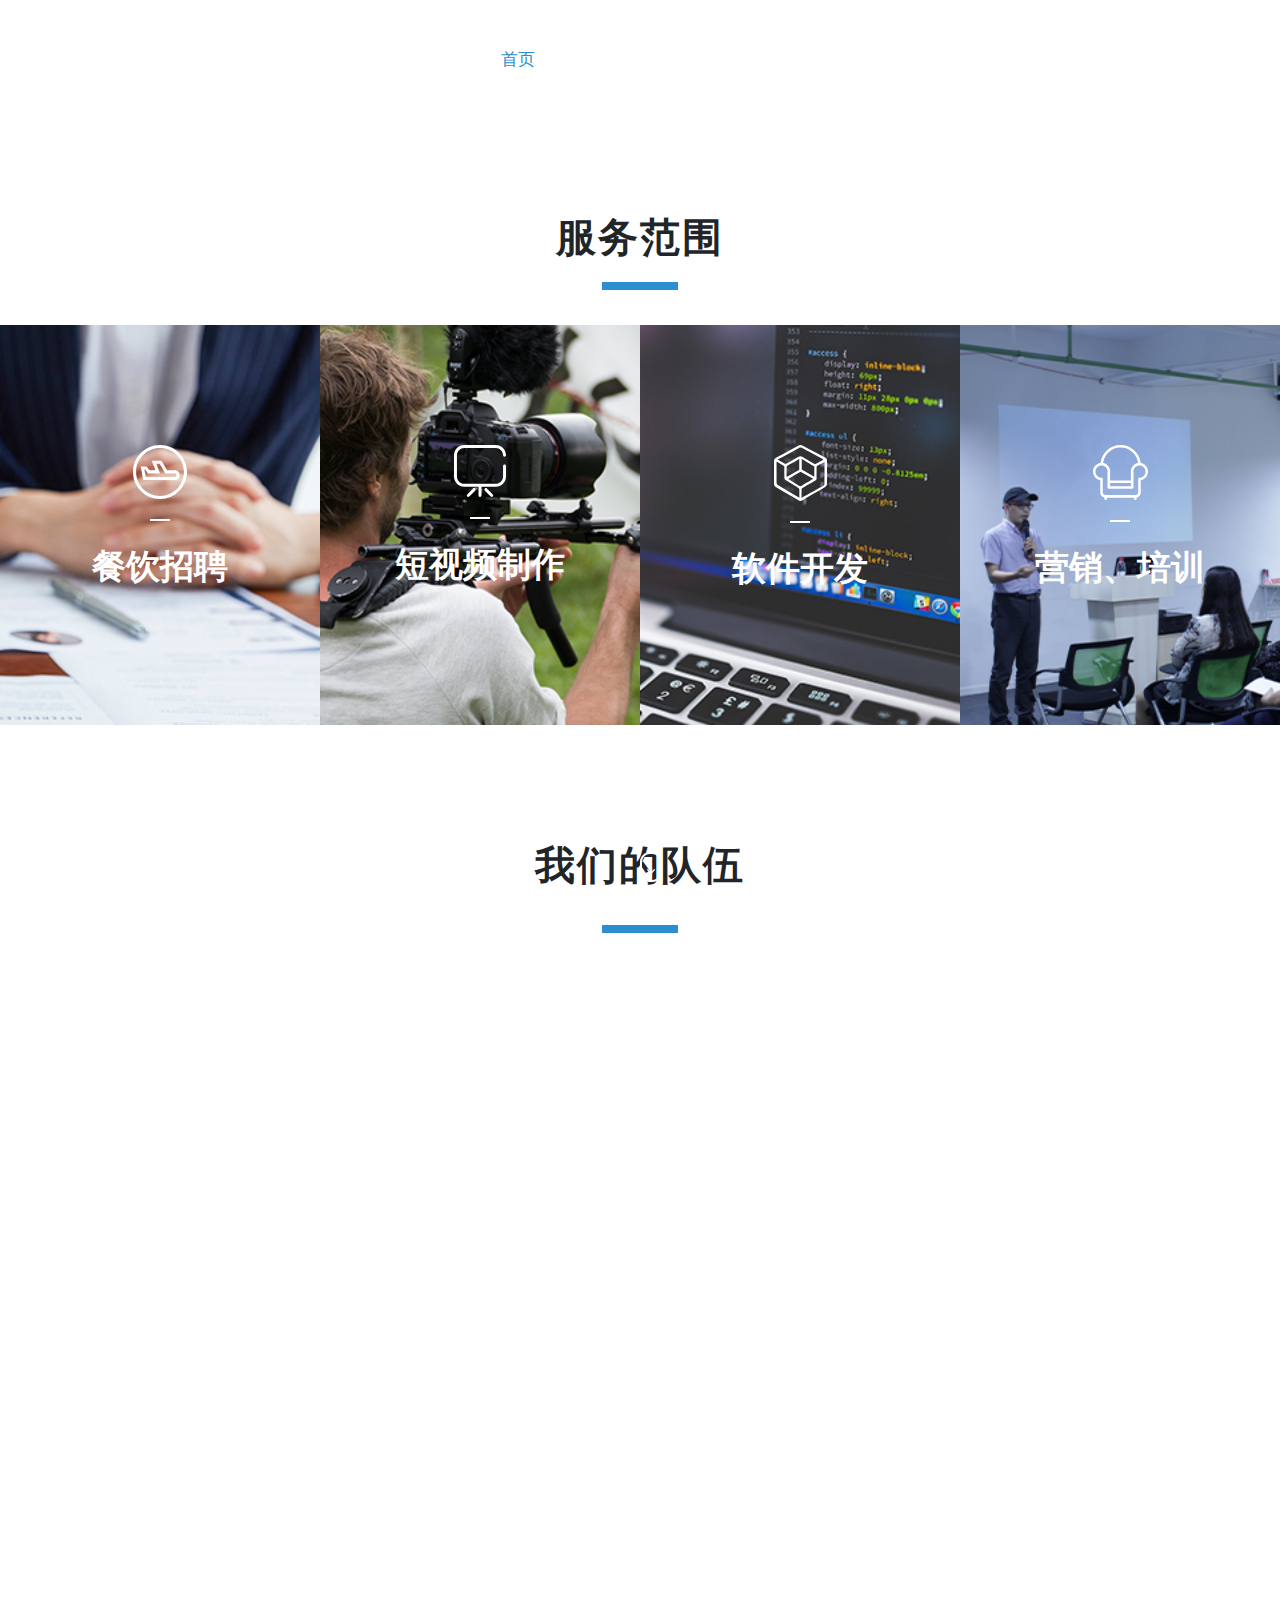
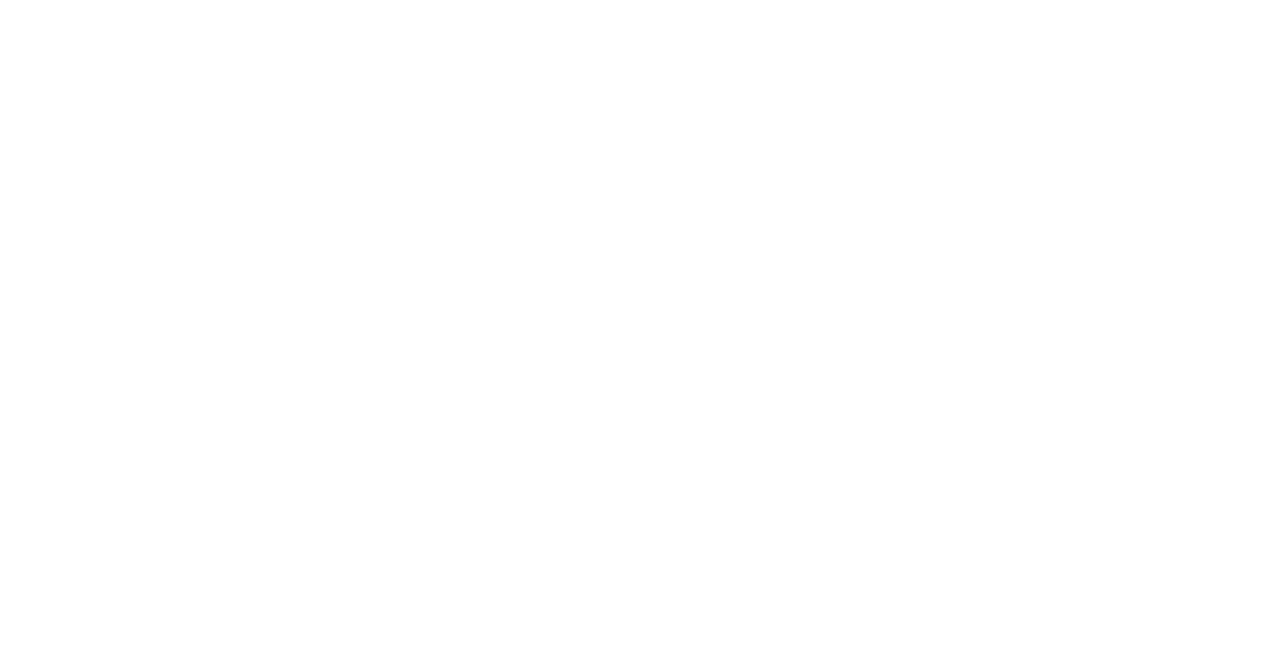
==== commit 4ed227a4: "last" ====
--- a/index.html
+++ b/index.html
@@ -138,7 +138,7 @@
 
     <div class="wrapp2 wow fadeInUp">
         <p class="p1">服务范围</p>
-        <P class="p2"></P>
+        <P class="p2" style="width: 6%;height: 8px;background-color: #2b8ece;margin: 15px auto;"></P>
         <div class="trade-content ">
 
 
@@ -210,6 +210,7 @@
     <!-- 我们的队伍 -->
     <div class="wrapp5 wow fadeInUp">
         <p class="p1">我们的队伍</p>
+        <P class="p2" style="width: 6%;height: 8px;background-color: #2b8ece;margin: 5px auto 35px auto"></P>
         <div class="wow fadeInUp">
             <div id="works" class=" clearfix grid ">
                 <figure class="effect-oscar  wowload fadeIn">
